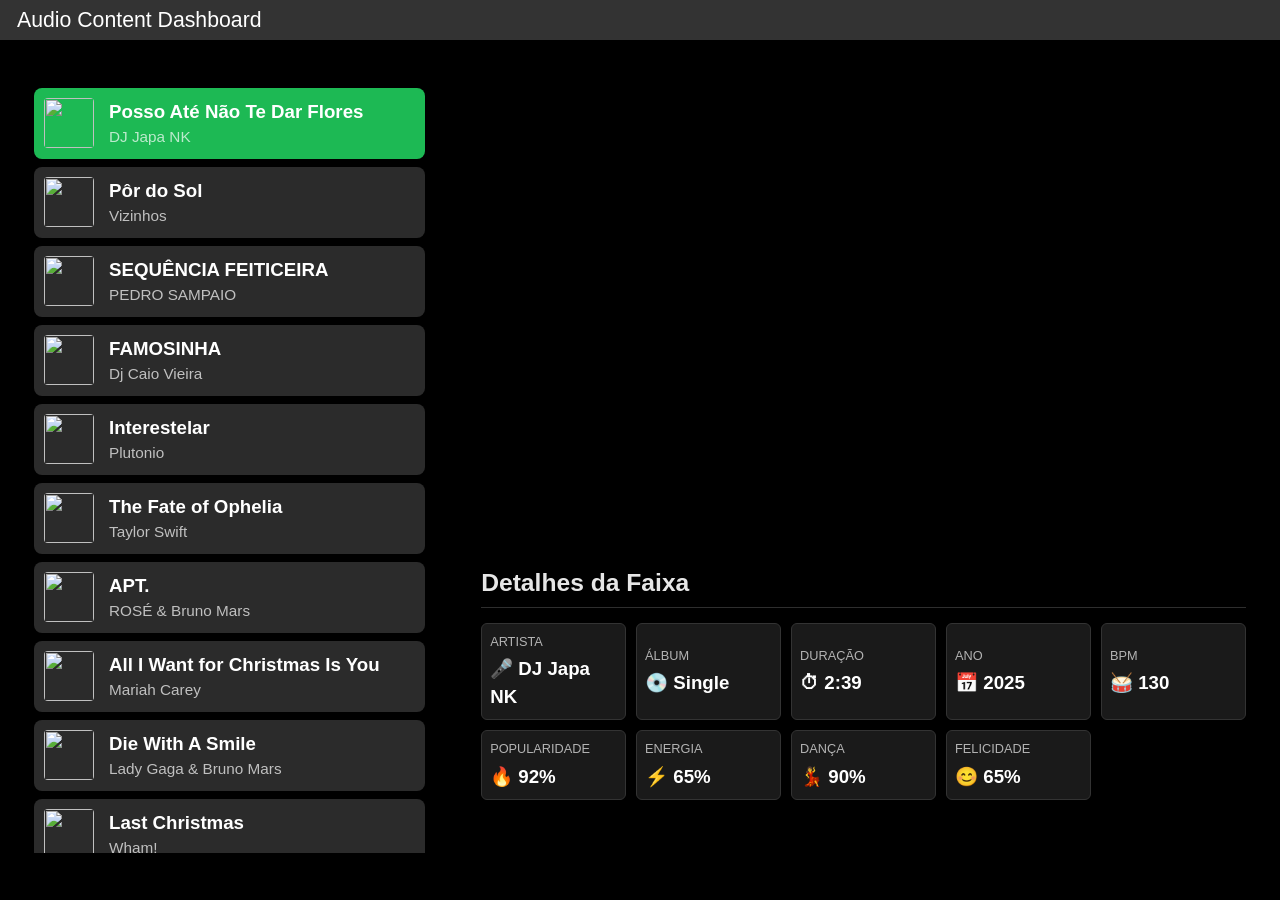
==== PCM/Jorge/audio_dashboard/dashboard.html @ 133df1e1 "Atualização PCM" ====
<!DOCTYPE html>
<html xmlns="http://www.w3.org/1999/xhtml" lang="en" xml:lang="en"><head>

<meta charset="utf-8">
<meta name="generator" content="quarto-1.8.26">

<meta name="viewport" content="width=device-width, initial-scale=1.0, user-scalable=yes">


<title>Audio Content Dashboard</title>
<style>
code{white-space: pre-wrap;}
span.smallcaps{font-variant: small-caps;}
div.columns{display: flex; gap: min(4vw, 1.5em);}
div.column{flex: auto; overflow-x: auto;}
div.hanging-indent{margin-left: 1.5em; text-indent: -1.5em;}
ul.task-list{list-style: none;}
ul.task-list li input[type="checkbox"] {
  width: 0.8em;
  margin: 0 0.8em 0.2em -1em; /* quarto-specific, see https://github.com/quarto-dev/quarto-cli/issues/4556 */ 
  vertical-align: middle;
}
/* CSS for syntax highlighting */
html { -webkit-text-size-adjust: 100%; }
pre > code.sourceCode { white-space: pre; position: relative; }
pre > code.sourceCode > span { display: inline-block; line-height: 1.25; }
pre > code.sourceCode > span:empty { height: 1.2em; }
.sourceCode { overflow: visible; }
code.sourceCode > span { color: inherit; text-decoration: inherit; }
div.sourceCode { margin: 1em 0; }
pre.sourceCode { margin: 0; }
@media screen {
div.sourceCode { overflow: auto; }
}
@media print {
pre > code.sourceCode { white-space: pre-wrap; }
pre > code.sourceCode > span { text-indent: -5em; padding-left: 5em; }
}
pre.numberSource code
  { counter-reset: source-line 0; }
pre.numberSource code > span
  { position: relative; left: -4em; counter-increment: source-line; }
pre.numberSource code > span > a:first-child::before
  { content: counter(source-line);
    position: relative; left: -1em; text-align: right; vertical-align: baseline;
    border: none; display: inline-block;
    -webkit-touch-callout: none; -webkit-user-select: none;
    -khtml-user-select: none; -moz-user-select: none;
    -ms-user-select: none; user-select: none;
    padding: 0 4px; width: 4em;
  }
pre.numberSource { margin-left: 3em;  padding-left: 4px; }
div.sourceCode
  {   }
@media screen {
pre > code.sourceCode > span > a:first-child::before { text-decoration: underline; }
}
</style>


<script src="dashboard_files/libs/clipboard/clipboard.min.js"></script>
<script src="dashboard_files/libs/quarto-html/quarto.js" type="module"></script>
<script src="dashboard_files/libs/quarto-html/tabsets/tabsets.js" type="module"></script>
<script src="dashboard_files/libs/quarto-html/axe/axe-check.js" type="module"></script>
<script src="dashboard_files/libs/quarto-html/popper.min.js"></script>
<script src="dashboard_files/libs/quarto-html/tippy.umd.min.js"></script>
<script src="dashboard_files/libs/quarto-html/anchor.min.js"></script>
<link href="dashboard_files/libs/quarto-html/tippy.css" rel="stylesheet">
<link href="dashboard_files/libs/quarto-html/quarto-syntax-highlighting-587c61ba64f3a5504c4d52d930310e48.css" rel="stylesheet" class="quarto-color-scheme" id="quarto-text-highlighting-styles">
<link href="dashboard_files/libs/quarto-html/quarto-syntax-highlighting-dark-b758ccaa5987ceb1b75504551e579abf.css" rel="stylesheet" class="quarto-color-scheme quarto-color-alternate" id="quarto-text-highlighting-styles">
<link href="dashboard_files/libs/quarto-html/quarto-syntax-highlighting-587c61ba64f3a5504c4d52d930310e48.css" rel="stylesheet" class="quarto-color-scheme-extra" id="quarto-text-highlighting-styles">
<script src="dashboard_files/libs/bootstrap/bootstrap.min.js"></script>
<link href="dashboard_files/libs/bootstrap/bootstrap-icons.css" rel="stylesheet">
<link href="dashboard_files/libs/bootstrap/bootstrap-84c8d5c2e34268ee538ea9617045fb67.min.css" rel="stylesheet" append-hash="true" class="quarto-color-scheme" id="quarto-bootstrap" data-mode="light">
<link href="dashboard_files/libs/bootstrap/bootstrap-dark-84c8d5c2e34268ee538ea9617045fb67.min.css" rel="stylesheet" append-hash="true" class="quarto-color-scheme quarto-color-alternate" id="quarto-bootstrap" data-mode="light">
<link href="dashboard_files/libs/bootstrap/bootstrap-84c8d5c2e34268ee538ea9617045fb67.min.css" rel="stylesheet" append-hash="true" class="quarto-color-scheme-extra" id="quarto-bootstrap" data-mode="light">
<script src="dashboard_files/libs/quarto-dashboard/quarto-dashboard.js"></script>
<script src="dashboard_files/libs/quarto-dashboard/stickythead.js"></script>



<script src="dashboard_files/libs/quarto-dashboard/web-components.js" type="module"></script>
<script src="dashboard_files/libs/quarto-dashboard/components.js"></script>

<script type="module" src="dashboard_files/libs/quarto-ojs/quarto-ojs-runtime.js"></script>
<link href="dashboard_files/libs/quarto-ojs/quarto-ojs.css" rel="stylesheet">


</head>

<body class="quarto-dashboard dashboard-fill fullcontent quarto-light">

<header id="quarto-dashboard-header">
<nav class="navbar navbar-expand-md slim" data-bs-theme="dark">
  <div class="navbar-container container-fluid">
    <button class="navbar-toggler hidden" type="button" data-bs-toggle="collapse" data-bs-target="#dashboard-collapse" aria-controls="dashboard-collapse" aria-expanded="false" aria-label="Toggle navigation">
      <span class="navbar-toggler-icon"></span>
    </button>    


    <div class="navbar-brand-container">


      <div class="navbar-title">
        <div class="navbar-title-text"><a href="#">Audio Content Dashboard</a></div>
        
        
      </div>
    </div>
</div>
</nav>
</header>
<div class="page-layout-custom quarto-dashboard-content bslib-gap-spacing html-fill-container bslib-page-fill">  

<div class="cell hidden bslib-grid-item html-fill-item">
<div class="code-copy-outer-scaffold"><div class="sourceCode cell-code hidden" id="cb1" data-startfrom="9" data-source-offset="0"><pre class="sourceCode js code-with-copy"><code class="sourceCode javascript" style="counter-reset: source-line 8;"><span id="cb1-9"><a href="#cb1-9" aria-hidden="true" tabindex="-1"></a><span class="fu">html</span><span class="vs">`</span></span>
<span id="cb1-10"><a href="#cb1-10" aria-hidden="true" tabindex="-1"></a><span class="vs">&lt;style&gt;</span></span>
<span id="cb1-11"><a href="#cb1-11" aria-hidden="true" tabindex="-1"></a><span class="vs">  /* Cores */</span></span>
<span id="cb1-12"><a href="#cb1-12" aria-hidden="true" tabindex="-1"></a><span class="vs">  :root {</span></span>
<span id="cb1-13"><a href="#cb1-13" aria-hidden="true" tabindex="-1"></a><span class="vs">    --bg-main: #000000;</span></span>
<span id="cb1-14"><a href="#cb1-14" aria-hidden="true" tabindex="-1"></a><span class="vs">    --bg-hover: #282828;</span></span>
<span id="cb1-15"><a href="#cb1-15" aria-hidden="true" tabindex="-1"></a><span class="vs">    --text-primary: #FFFFFF;</span></span>
<span id="cb1-16"><a href="#cb1-16" aria-hidden="true" tabindex="-1"></a><span class="vs">  }</span></span>
<span id="cb1-17"><a href="#cb1-17" aria-hidden="true" tabindex="-1"></a></span>
<span id="cb1-18"><a href="#cb1-18" aria-hidden="true" tabindex="-1"></a><span class="vs">  /* Background */</span></span>
<span id="cb1-19"><a href="#cb1-19" aria-hidden="true" tabindex="-1"></a><span class="vs">  body {</span></span>
<span id="cb1-20"><a href="#cb1-20" aria-hidden="true" tabindex="-1"></a><span class="vs">    background-color: var(--bg-main) !important;</span></span>
<span id="cb1-21"><a href="#cb1-21" aria-hidden="true" tabindex="-1"></a><span class="vs">    color: var(--text-primary) !important;</span></span>
<span id="cb1-22"><a href="#cb1-22" aria-hidden="true" tabindex="-1"></a><span class="vs">    font-family: 'Helvetica Neue', Helvetica, Arial, sans-serif;</span></span>
<span id="cb1-23"><a href="#cb1-23" aria-hidden="true" tabindex="-1"></a><span class="vs">  }</span></span>
<span id="cb1-24"><a href="#cb1-24" aria-hidden="true" tabindex="-1"></a></span>
<span id="cb1-25"><a href="#cb1-25" aria-hidden="true" tabindex="-1"></a><span class="vs">  /* Romover fundo branco do ojs */</span></span>
<span id="cb1-26"><a href="#cb1-26" aria-hidden="true" tabindex="-1"></a><span class="vs">  .card {</span></span>
<span id="cb1-27"><a href="#cb1-27" aria-hidden="true" tabindex="-1"></a><span class="vs">    background-color: transparent !important; /* Deixa ver o preto de trás */</span></span>
<span id="cb1-28"><a href="#cb1-28" aria-hidden="true" tabindex="-1"></a><span class="vs">    border: none !important; /* Remove bordas padrão feias */</span></span>
<span id="cb1-29"><a href="#cb1-29" aria-hidden="true" tabindex="-1"></a><span class="vs">    box-shadow: none !important;</span></span>
<span id="cb1-30"><a href="#cb1-30" aria-hidden="true" tabindex="-1"></a><span class="vs">  }</span></span>
<span id="cb1-31"><a href="#cb1-31" aria-hidden="true" tabindex="-1"></a></span>
<span id="cb1-32"><a href="#cb1-32" aria-hidden="true" tabindex="-1"></a><span class="vs">  /* ScrollBar */</span></span>
<span id="cb1-33"><a href="#cb1-33" aria-hidden="true" tabindex="-1"></a><span class="vs">  ::-webkit-scrollbar { width: 8px; }</span></span>
<span id="cb1-34"><a href="#cb1-34" aria-hidden="true" tabindex="-1"></a><span class="vs">  ::-webkit-scrollbar-track { background: var(--bg-main); }</span></span>
<span id="cb1-35"><a href="#cb1-35" aria-hidden="true" tabindex="-1"></a><span class="vs">  ::-webkit-scrollbar-thumb { background: var(--bg-hover); border-radius: 4px; }</span></span>
<span id="cb1-36"><a href="#cb1-36" aria-hidden="true" tabindex="-1"></a><span class="vs">  </span></span>
<span id="cb1-37"><a href="#cb1-37" aria-hidden="true" tabindex="-1"></a><span class="vs">  .dashboard-card {</span></span>
<span id="cb1-38"><a href="#cb1-38" aria-hidden="true" tabindex="-1"></a><span class="vs">    margin: 0 !important;</span></span>
<span id="cb1-39"><a href="#cb1-39" aria-hidden="true" tabindex="-1"></a><span class="vs">  }</span></span>
<span id="cb1-40"><a href="#cb1-40" aria-hidden="true" tabindex="-1"></a></span>
<span id="cb1-41"><a href="#cb1-41" aria-hidden="true" tabindex="-1"></a><span class="vs">  .navbar {</span></span>
<span id="cb1-42"><a href="#cb1-42" aria-hidden="true" tabindex="-1"></a><span class="vs">    background-color: #333 !important; /* Força o fundo preto */</span></span>
<span id="cb1-43"><a href="#cb1-43" aria-hidden="true" tabindex="-1"></a><span class="vs">    color: white !important;</span></span>
<span id="cb1-44"><a href="#cb1-44" aria-hidden="true" tabindex="-1"></a><span class="vs">  }</span></span>
<span id="cb1-45"><a href="#cb1-45" aria-hidden="true" tabindex="-1"></a></span>
<span id="cb1-46"><a href="#cb1-46" aria-hidden="true" tabindex="-1"></a><span class="vs">&lt;/style&gt;</span></span>
<span id="cb1-47"><a href="#cb1-47" aria-hidden="true" tabindex="-1"></a><span class="vs">`</span></span></code></pre></div><button title="Copy to Clipboard" class="code-copy-button"><i class="bi"></i></button></div>
<div class="cell-output cell-output-display hidden">
<div id="ojs-cell-1" data-nodetype="expression">

</div>
</div>
</div>
<div class="cell hidden bslib-grid-item html-fill-item">
<div class="code-copy-outer-scaffold"><div class="sourceCode cell-code hidden" id="cb2" data-startfrom="53" data-source-offset="0"><pre class="sourceCode js code-with-copy"><code class="sourceCode javascript" style="counter-reset: source-line 52;"><span id="cb2-53"><a href="#cb2-53" aria-hidden="true" tabindex="-1"></a>data <span class="op">=</span> <span class="fu">FileAttachment</span>(<span class="st">"dados.json"</span>)<span class="op">.</span><span class="fu">json</span>()</span></code></pre></div><button title="Copy to Clipboard" class="code-copy-button"><i class="bi"></i></button></div>
<div class="cell-output cell-output-display hidden">
<div id="ojs-cell-2" data-nodetype="declaration">

</div>
</div>
</div>
<div class="bslib-grid-item html-fill-item bslib-grid" data-layout="fill" style="display: grid; grid-template-columns: minmax(3em, 35fr) minmax(3em, 65fr);
grid-auto-rows: minmax(0, 1fr);">
<div class="bslib-grid" style="display: grid; grid-template-rows: minmax(3em, 1fr); grid-auto-columns: minmax(0, 1fr);">
<div class="bslib-grid" style="display: grid; grid-template-columns: minmax(3em, 1fr);
grid-auto-rows: minmax(0, 1fr);">
<div class="card cell bslib-card html-fill-container" data-bslib-card-init="" data-require-bs-caller="card()" data-full-screen="false">
<div class="card-body html-fill-item html-fill-container">
<div class="code-copy-outer-scaffold html-fill-item html-fill-container"><div class="sourceCode cell-code hidden html-fill-item html-fill-container" id="cb3" data-startfrom="60" data-source-offset="0"><pre class="sourceCode js code-with-copy"><code class="sourceCode javascript" style="counter-reset: source-line 59;"><span id="cb3-60"><a href="#cb3-60" aria-hidden="true" tabindex="-1"></a><span class="co">// Tabela Interativa (Lista de Músicas)</span></span>
<span id="cb3-61"><a href="#cb3-61" aria-hidden="true" tabindex="-1"></a>viewof selection <span class="op">=</span> {</span>
<span id="cb3-62"><a href="#cb3-62" aria-hidden="true" tabindex="-1"></a>  <span class="kw">const</span> container <span class="op">=</span> <span class="fu">html</span><span class="vs">`&lt;div style="display: flex; flex-direction: column; gap: 8px; height: 85vh; overflow-y: auto; padding-right: 5px;"&gt;&lt;/div&gt;`</span><span class="op">;</span></span>
<span id="cb3-63"><a href="#cb3-63" aria-hidden="true" tabindex="-1"></a>  </span>
<span id="cb3-64"><a href="#cb3-64" aria-hidden="true" tabindex="-1"></a>  container<span class="op">.</span><span class="at">value</span> <span class="op">=</span> data[<span class="dv">0</span>]<span class="op">;</span></span>
<span id="cb3-65"><a href="#cb3-65" aria-hidden="true" tabindex="-1"></a></span>
<span id="cb3-66"><a href="#cb3-66" aria-hidden="true" tabindex="-1"></a>  <span class="cf">for</span> (<span class="kw">const</span> song <span class="kw">of</span> data) {</span>
<span id="cb3-67"><a href="#cb3-67" aria-hidden="true" tabindex="-1"></a>    <span class="kw">const</span> row <span class="op">=</span> <span class="fu">html</span><span class="vs">`</span></span>
<span id="cb3-68"><a href="#cb3-68" aria-hidden="true" tabindex="-1"></a><span class="vs">      &lt;div style="</span></span>
<span id="cb3-69"><a href="#cb3-69" aria-hidden="true" tabindex="-1"></a><span class="vs">        display: flex; </span></span>
<span id="cb3-70"><a href="#cb3-70" aria-hidden="true" tabindex="-1"></a><span class="vs">        align-items: center; </span></span>
<span id="cb3-71"><a href="#cb3-71" aria-hidden="true" tabindex="-1"></a><span class="vs">        padding: 10px; </span></span>
<span id="cb3-72"><a href="#cb3-72" aria-hidden="true" tabindex="-1"></a><span class="vs">        background: #2b2b2b; </span></span>
<span id="cb3-73"><a href="#cb3-73" aria-hidden="true" tabindex="-1"></a><span class="vs">        border-radius: 8px; </span></span>
<span id="cb3-74"><a href="#cb3-74" aria-hidden="true" tabindex="-1"></a><span class="vs">        cursor: pointer; </span></span>
<span id="cb3-75"><a href="#cb3-75" aria-hidden="true" tabindex="-1"></a><span class="vs">        color: white; </span></span>
<span id="cb3-76"><a href="#cb3-76" aria-hidden="true" tabindex="-1"></a><span class="vs">        transition: background 0.2s;"&gt;</span></span>
<span id="cb3-77"><a href="#cb3-77" aria-hidden="true" tabindex="-1"></a><span class="vs">        </span></span>
<span id="cb3-78"><a href="#cb3-78" aria-hidden="true" tabindex="-1"></a><span class="vs">        &lt;img src="</span><span class="sc">${</span>song<span class="op">.</span><span class="at">img</span><span class="sc">}</span><span class="vs">" style="width: 50px; height: 50px; border-radius: 4px; margin-right: 15px; object-fit: cover;"&gt;</span></span>
<span id="cb3-79"><a href="#cb3-79" aria-hidden="true" tabindex="-1"></a><span class="vs">        </span></span>
<span id="cb3-80"><a href="#cb3-80" aria-hidden="true" tabindex="-1"></a><span class="vs">        &lt;div&gt;</span></span>
<span id="cb3-81"><a href="#cb3-81" aria-hidden="true" tabindex="-1"></a><span class="vs">          &lt;div style="font-weight: bold; font-size: 1.1em;"&gt;</span><span class="sc">${</span>song<span class="op">.</span><span class="at">Música</span><span class="sc">}</span><span class="vs">&lt;/div&gt;</span></span>
<span id="cb3-82"><a href="#cb3-82" aria-hidden="true" tabindex="-1"></a><span class="vs">          &lt;div style="opacity: 0.7; font-size: 0.9em;"&gt;</span><span class="sc">${</span>song<span class="op">.</span><span class="at">Artista</span><span class="sc">}</span><span class="vs">&lt;/div&gt;</span></span>
<span id="cb3-83"><a href="#cb3-83" aria-hidden="true" tabindex="-1"></a><span class="vs">        &lt;/div&gt;</span></span>
<span id="cb3-84"><a href="#cb3-84" aria-hidden="true" tabindex="-1"></a><span class="vs">      &lt;/div&gt;</span></span>
<span id="cb3-85"><a href="#cb3-85" aria-hidden="true" tabindex="-1"></a><span class="vs">    `</span><span class="op">;</span></span>
<span id="cb3-86"><a href="#cb3-86" aria-hidden="true" tabindex="-1"></a></span>
<span id="cb3-87"><a href="#cb3-87" aria-hidden="true" tabindex="-1"></a>    row<span class="op">.</span><span class="at">onclick</span> <span class="op">=</span> () <span class="kw">=&gt;</span> {</span>
<span id="cb3-88"><a href="#cb3-88" aria-hidden="true" tabindex="-1"></a>      <span class="cf">for</span> (<span class="kw">const</span> child <span class="kw">of</span> container<span class="op">.</span><span class="at">children</span>) child<span class="op">.</span><span class="at">style</span><span class="op">.</span><span class="at">background</span> <span class="op">=</span> <span class="st">"#2b2b2b"</span><span class="op">;</span></span>
<span id="cb3-89"><a href="#cb3-89" aria-hidden="true" tabindex="-1"></a>      </span>
<span id="cb3-90"><a href="#cb3-90" aria-hidden="true" tabindex="-1"></a>      row<span class="op">.</span><span class="at">style</span><span class="op">.</span><span class="at">background</span> <span class="op">=</span> <span class="st">"#1db954"</span><span class="op">;</span></span>
<span id="cb3-91"><a href="#cb3-91" aria-hidden="true" tabindex="-1"></a>      </span>
<span id="cb3-92"><a href="#cb3-92" aria-hidden="true" tabindex="-1"></a>      container<span class="op">.</span><span class="at">value</span> <span class="op">=</span> song<span class="op">;</span></span>
<span id="cb3-93"><a href="#cb3-93" aria-hidden="true" tabindex="-1"></a>      container<span class="op">.</span><span class="fu">dispatchEvent</span>(<span class="kw">new</span> <span class="bu">Event</span>(<span class="st">"input"</span><span class="op">,</span> {<span class="dt">bubbles</span><span class="op">:</span> <span class="kw">true</span>}))<span class="op">;</span></span>
<span id="cb3-94"><a href="#cb3-94" aria-hidden="true" tabindex="-1"></a>    }<span class="op">;</span></span>
<span id="cb3-95"><a href="#cb3-95" aria-hidden="true" tabindex="-1"></a></span>
<span id="cb3-96"><a href="#cb3-96" aria-hidden="true" tabindex="-1"></a>    container<span class="op">.</span><span class="fu">append</span>(row)<span class="op">;</span></span>
<span id="cb3-97"><a href="#cb3-97" aria-hidden="true" tabindex="-1"></a>  }</span>
<span id="cb3-98"><a href="#cb3-98" aria-hidden="true" tabindex="-1"></a></span>
<span id="cb3-99"><a href="#cb3-99" aria-hidden="true" tabindex="-1"></a>  <span class="cf">if</span>(container<span class="op">.</span><span class="at">children</span>[<span class="dv">0</span>]) container<span class="op">.</span><span class="at">children</span>[<span class="dv">0</span>]<span class="op">.</span><span class="at">style</span><span class="op">.</span><span class="at">background</span> <span class="op">=</span> <span class="st">"#1db954"</span><span class="op">;</span></span>
<span id="cb3-100"><a href="#cb3-100" aria-hidden="true" tabindex="-1"></a></span>
<span id="cb3-101"><a href="#cb3-101" aria-hidden="true" tabindex="-1"></a>  <span class="cf">return</span> container<span class="op">;</span></span>
<span id="cb3-102"><a href="#cb3-102" aria-hidden="true" tabindex="-1"></a>}</span></code></pre></div><button title="Copy to Clipboard" class="code-copy-button"><i class="bi"></i></button></div>
<div class="cell-output cell-output-display html-fill-item html-fill-container">
<div id="ojs-cell-3" data-nodetype="declaration" class="html-fill-item html-fill-container">

</div>
</div>
</div>
<bslib-tooltip placement="auto" bsoptions="[]" data-require-bs-version="5" data-require-bs-caller="tooltip()">
    <template>Expand</template>
    <span class="bslib-full-screen-enter badge rounded-pill">
        <svg xmlns="http://www.w3.org/2000/svg" viewbox="0 0 24 24" style="height:1em;width:1em;" aria-hidden="true" role="img"><path d="M20 5C20 4.4 19.6 4 19 4H13C12.4 4 12 3.6 12 3C12 2.4 12.4 2 13 2H21C21.6 2 22 2.4 22 3V11C22 11.6 21.6 12 21 12C20.4 12 20 11.6 20 11V5ZM4 19C4 19.6 4.4 20 5 20H11C11.6 20 12 20.4 12 21C12 21.6 11.6 22 11 22H3C2.4 22 2 21.6 2 21V13C2 12.4 2.4 12 3 12C3.6 12 4 12.4 4 13V19Z"></path></svg>
    </span>
</bslib-tooltip><script data-bslib-card-init="">bslib.Card.initializeAllCards();</script></div>
</div>
</div><div class="bslib-grid" style="display: grid; grid-template-rows: minmax(3em, 1fr) minmax(3em, 1fr); grid-auto-columns: minmax(0, 1fr);">
<div class="cell hidden">
<div class="code-copy-outer-scaffold"><div class="sourceCode cell-code hidden" id="cb4" data-startfrom="110" data-source-offset="0"><pre class="sourceCode js code-with-copy"><code class="sourceCode javascript" style="counter-reset: source-line 109;"><span id="cb4-110"><a href="#cb4-110" aria-hidden="true" tabindex="-1"></a>current <span class="op">=</span> selection <span class="op">?</span> selection <span class="op">:</span> data[<span class="dv">0</span>]</span></code></pre></div><button title="Copy to Clipboard" class="code-copy-button"><i class="bi"></i></button></div>
<div class="cell-output cell-output-display hidden">
<div id="ojs-cell-4" data-nodetype="declaration">

</div>
</div>
</div>
<div class="card cell bslib-card html-fill-container" data-bslib-card-init="" data-require-bs-caller="card()" data-full-screen="false">
<div class="card-body html-fill-item html-fill-container">
<div class="code-copy-outer-scaffold html-fill-item html-fill-container"><div class="sourceCode cell-code hidden html-fill-item html-fill-container" id="cb5" data-startfrom="116" data-source-offset="-0"><pre class="sourceCode js code-with-copy"><code class="sourceCode javascript" style="counter-reset: source-line 115;"><span id="cb5-116"><a href="#cb5-116" aria-hidden="true" tabindex="-1"></a><span class="fu">html</span><span class="vs">`&lt;iframe </span></span>
<span id="cb5-117"><a href="#cb5-117" aria-hidden="true" tabindex="-1"></a><span class="vs">  style="border-radius:12px" </span></span>
<span id="cb5-118"><a href="#cb5-118" aria-hidden="true" tabindex="-1"></a><span class="vs">  src=</span><span class="sc">${</span><span class="vs">`https://open.spotify.com/embed/track/</span><span class="sc">${</span>current<span class="op">.</span><span class="at">id</span><span class="sc">}</span><span class="vs">?utm_source=generator`</span><span class="sc">}</span><span class="vs"> </span></span>
<span id="cb5-119"><a href="#cb5-119" aria-hidden="true" tabindex="-1"></a><span class="vs">  width="100%" </span></span>
<span id="cb5-120"><a href="#cb5-120" aria-hidden="true" tabindex="-1"></a><span class="vs">  height="352" </span></span>
<span id="cb5-121"><a href="#cb5-121" aria-hidden="true" tabindex="-1"></a><span class="vs">  frameBorder="0" </span></span>
<span id="cb5-122"><a href="#cb5-122" aria-hidden="true" tabindex="-1"></a><span class="vs">  allow="autoplay; clipboard-write; encrypted-media; fullscreen; picture-in-picture" </span></span>
<span id="cb5-123"><a href="#cb5-123" aria-hidden="true" tabindex="-1"></a><span class="vs">  loading="lazy"&gt;</span></span>
<span id="cb5-124"><a href="#cb5-124" aria-hidden="true" tabindex="-1"></a><span class="vs">&lt;/iframe&gt;`</span></span></code></pre></div><button title="Copy to Clipboard" class="code-copy-button"><i class="bi"></i></button></div>
<div class="cell-output cell-output-display html-fill-item html-fill-container">
<div class="html-fill-item html-fill-container">
<div id="ojs-cell-5-1" data-nodetype="expression" class="html-fill-item html-fill-container">

</div>
</div>
</div>
<div class="code-copy-outer-scaffold html-fill-item html-fill-container"><div class="sourceCode cell-code hidden html-fill-item html-fill-container" id="cb6" data-startfrom="126" data-source-offset="-305"><pre class="sourceCode js code-with-copy"><code class="sourceCode javascript" style="counter-reset: source-line 125;"><span id="cb6-126"><a href="#cb6-126" aria-hidden="true" tabindex="-1"></a>millisToMinutesAndSeconds <span class="op">=</span> (millis) <span class="kw">=&gt;</span> {</span>
<span id="cb6-127"><a href="#cb6-127" aria-hidden="true" tabindex="-1"></a>  <span class="cf">if</span> (<span class="op">!</span>millis) <span class="cf">return</span> <span class="st">"-"</span><span class="op">;</span></span>
<span id="cb6-128"><a href="#cb6-128" aria-hidden="true" tabindex="-1"></a>  <span class="kw">const</span> minutes <span class="op">=</span> <span class="bu">Math</span><span class="op">.</span><span class="fu">floor</span>(millis <span class="op">/</span> <span class="dv">60000</span>)<span class="op">;</span></span>
<span id="cb6-129"><a href="#cb6-129" aria-hidden="true" tabindex="-1"></a>  <span class="kw">const</span> seconds <span class="op">=</span> ((millis <span class="op">%</span> <span class="dv">60000</span>) <span class="op">/</span> <span class="dv">1000</span>)<span class="op">.</span><span class="fu">toFixed</span>(<span class="dv">0</span>)<span class="op">;</span></span>
<span id="cb6-130"><a href="#cb6-130" aria-hidden="true" tabindex="-1"></a>  <span class="cf">return</span> minutes <span class="op">+</span> <span class="st">":"</span> <span class="op">+</span> (seconds <span class="op">&lt;</span> <span class="dv">10</span> <span class="op">?</span> <span class="st">'0'</span> <span class="op">:</span> <span class="st">''</span>) <span class="op">+</span> seconds<span class="op">;</span></span>
<span id="cb6-131"><a href="#cb6-131" aria-hidden="true" tabindex="-1"></a>}</span>
<span id="cb6-132"><a href="#cb6-132" aria-hidden="true" tabindex="-1"></a></span>
<span id="cb6-133"><a href="#cb6-133" aria-hidden="true" tabindex="-1"></a>createTag <span class="op">=</span> (label<span class="op">,</span> value<span class="op">,</span> icon <span class="op">=</span> <span class="st">""</span>) <span class="kw">=&gt;</span> {</span>
<span id="cb6-134"><a href="#cb6-134" aria-hidden="true" tabindex="-1"></a>  <span class="cf">return</span> <span class="fu">html</span><span class="vs">`</span></span>
<span id="cb6-135"><a href="#cb6-135" aria-hidden="true" tabindex="-1"></a><span class="vs">    &lt;div style="</span></span>
<span id="cb6-136"><a href="#cb6-136" aria-hidden="true" tabindex="-1"></a><span class="vs">      background: #1a1a1a; </span></span>
<span id="cb6-137"><a href="#cb6-137" aria-hidden="true" tabindex="-1"></a><span class="vs">      padding: 8px; </span></span>
<span id="cb6-138"><a href="#cb6-138" aria-hidden="true" tabindex="-1"></a><span class="vs">      border-radius: 6px; </span></span>
<span id="cb6-139"><a href="#cb6-139" aria-hidden="true" tabindex="-1"></a><span class="vs">      border: 1px solid #333; </span></span>
<span id="cb6-140"><a href="#cb6-140" aria-hidden="true" tabindex="-1"></a><span class="vs">      display: flex; </span></span>
<span id="cb6-141"><a href="#cb6-141" aria-hidden="true" tabindex="-1"></a><span class="vs">      flex-direction: column; </span></span>
<span id="cb6-142"><a href="#cb6-142" aria-hidden="true" tabindex="-1"></a><span class="vs">      justify-content: center;"&gt;</span></span>
<span id="cb6-143"><a href="#cb6-143" aria-hidden="true" tabindex="-1"></a><span class="vs">      </span></span>
<span id="cb6-144"><a href="#cb6-144" aria-hidden="true" tabindex="-1"></a><span class="vs">      &lt;div style="font-size: 0.75rem; color: #b3b3b3; margin-bottom: 4px; text-transform: uppercase;"&gt;</span><span class="sc">${</span>label<span class="sc">}</span><span class="vs">&lt;/div&gt;</span></span>
<span id="cb6-145"><a href="#cb6-145" aria-hidden="true" tabindex="-1"></a><span class="vs">      &lt;div style="font-size: 1.1rem; font-weight: 600; color: white;"&gt;</span></span>
<span id="cb6-146"><a href="#cb6-146" aria-hidden="true" tabindex="-1"></a><span class="vs">        </span><span class="sc">${</span>icon<span class="sc">}</span><span class="vs"> </span><span class="sc">${</span>value <span class="op">||</span> <span class="st">"-"</span><span class="sc">}</span></span>
<span id="cb6-147"><a href="#cb6-147" aria-hidden="true" tabindex="-1"></a><span class="vs">      &lt;/div&gt;</span></span>
<span id="cb6-148"><a href="#cb6-148" aria-hidden="true" tabindex="-1"></a><span class="vs">    &lt;/div&gt;</span></span>
<span id="cb6-149"><a href="#cb6-149" aria-hidden="true" tabindex="-1"></a><span class="vs">  `</span></span>
<span id="cb6-150"><a href="#cb6-150" aria-hidden="true" tabindex="-1"></a>}</span></code></pre></div><button title="Copy to Clipboard" class="code-copy-button"><i class="bi"></i></button></div>
<div class="cell-output cell-output-display html-fill-item html-fill-container">
<div class="html-fill-item html-fill-container">
<div id="ojs-cell-5-2" data-nodetype="declaration" class="html-fill-item html-fill-container">

</div>
</div>
</div>
<div class="cell-output cell-output-display html-fill-item html-fill-container">
<div class="html-fill-item html-fill-container">
<div id="ojs-cell-5-3" data-nodetype="declaration" class="html-fill-item html-fill-container">

</div>
</div>
</div>
</div>
<bslib-tooltip placement="auto" bsoptions="[]" data-require-bs-version="5" data-require-bs-caller="tooltip()">
    <template>Expand</template>
    <span class="bslib-full-screen-enter badge rounded-pill">
        <svg xmlns="http://www.w3.org/2000/svg" viewbox="0 0 24 24" style="height:1em;width:1em;" aria-hidden="true" role="img"><path d="M20 5C20 4.4 19.6 4 19 4H13C12.4 4 12 3.6 12 3C12 2.4 12.4 2 13 2H21C21.6 2 22 2.4 22 3V11C22 11.6 21.6 12 21 12C20.4 12 20 11.6 20 11V5ZM4 19C4 19.6 4.4 20 5 20H11C11.6 20 12 20.4 12 21C12 21.6 11.6 22 11 22H3C2.4 22 2 21.6 2 21V13C2 12.4 2.4 12 3 12C3.6 12 4 12.4 4 13V19Z"></path></svg>
    </span>
</bslib-tooltip><script data-bslib-card-init="">bslib.Card.initializeAllCards();</script></div>
<div class="card cell bslib-card html-fill-container" data-bslib-card-init="" data-require-bs-caller="card()" data-full-screen="false">
<div class="card-body html-fill-item html-fill-container">
<div class="code-copy-outer-scaffold html-fill-item html-fill-container"><div class="sourceCode cell-code hidden html-fill-item html-fill-container" id="cb7" data-startfrom="153" data-source-offset="0"><pre class="sourceCode js code-with-copy"><code class="sourceCode javascript" style="counter-reset: source-line 152;"><span id="cb7-153"><a href="#cb7-153" aria-hidden="true" tabindex="-1"></a><span class="fu">html</span><span class="vs">`</span></span>
<span id="cb7-154"><a href="#cb7-154" aria-hidden="true" tabindex="-1"></a><span class="vs">&lt;div style="margin-top: 20px; margin-bottom: 20px;"&gt;</span></span>
<span id="cb7-155"><a href="#cb7-155" aria-hidden="true" tabindex="-1"></a><span class="vs">  &lt;h3 style="color: white; margin-bottom: 15px; border-bottom: 1px solid #333; padding-bottom: 10px;"&gt;</span></span>
<span id="cb7-156"><a href="#cb7-156" aria-hidden="true" tabindex="-1"></a><span class="vs">    Detalhes da Faixa</span></span>
<span id="cb7-157"><a href="#cb7-157" aria-hidden="true" tabindex="-1"></a><span class="vs">  &lt;/h3&gt;</span></span>
<span id="cb7-158"><a href="#cb7-158" aria-hidden="true" tabindex="-1"></a></span>
<span id="cb7-159"><a href="#cb7-159" aria-hidden="true" tabindex="-1"></a><span class="vs">  &lt;div style="display: grid; grid-template-columns: repeat(auto-fill, minmax(130px, 1fr)); gap: 10px;"&gt;</span></span>
<span id="cb7-160"><a href="#cb7-160" aria-hidden="true" tabindex="-1"></a><span class="vs">    </span></span>
<span id="cb7-161"><a href="#cb7-161" aria-hidden="true" tabindex="-1"></a><span class="vs">    </span><span class="sc">${</span><span class="fu">createTag</span>(<span class="st">"Artista"</span><span class="op">,</span> current<span class="op">.</span><span class="at">Artista</span><span class="op">,</span> <span class="st">"🎤"</span>)<span class="sc">}</span></span>
<span id="cb7-162"><a href="#cb7-162" aria-hidden="true" tabindex="-1"></a><span class="vs">    </span><span class="sc">${</span><span class="fu">createTag</span>(<span class="st">"Álbum"</span><span class="op">,</span> current<span class="op">.</span><span class="at">Album</span> <span class="op">||</span> <span class="st">"Single"</span><span class="op">,</span> <span class="st">"💿"</span>)<span class="sc">}</span></span>
<span id="cb7-163"><a href="#cb7-163" aria-hidden="true" tabindex="-1"></a><span class="vs">    </span><span class="sc">${</span><span class="fu">createTag</span>(<span class="st">"Duração"</span><span class="op">,</span> <span class="fu">millisToMinutesAndSeconds</span>(current<span class="op">.</span><span class="at">Duracao</span>)<span class="op">,</span><span class="st">"⏱"</span>)<span class="sc">}</span></span>
<span id="cb7-164"><a href="#cb7-164" aria-hidden="true" tabindex="-1"></a><span class="vs">    </span><span class="sc">${</span><span class="fu">createTag</span>(<span class="st">"Ano"</span><span class="op">,</span> current<span class="op">.</span><span class="at">Year</span> <span class="op">||</span> <span class="st">"N/A"</span><span class="op">,</span> <span class="st">"📅"</span>)<span class="sc">}</span></span>
<span id="cb7-165"><a href="#cb7-165" aria-hidden="true" tabindex="-1"></a></span>
<span id="cb7-166"><a href="#cb7-166" aria-hidden="true" tabindex="-1"></a><span class="vs">    </span><span class="sc">${</span><span class="fu">createTag</span>(<span class="st">"BPM"</span><span class="op">,</span> current<span class="op">.</span><span class="at">BPM</span><span class="op">,</span> <span class="st">"🥁"</span>)<span class="sc">}</span></span>
<span id="cb7-167"><a href="#cb7-167" aria-hidden="true" tabindex="-1"></a><span class="vs">    </span><span class="sc">${</span><span class="fu">createTag</span>(<span class="st">"Popularidade"</span><span class="op">,</span> (current<span class="op">.</span><span class="at">Popularidade</span> <span class="op">||</span> <span class="dv">0</span>) <span class="op">+</span> <span class="st">"%"</span><span class="op">,</span> <span class="st">"🔥"</span>)<span class="sc">}</span></span>
<span id="cb7-168"><a href="#cb7-168" aria-hidden="true" tabindex="-1"></a><span class="vs">    </span></span>
<span id="cb7-169"><a href="#cb7-169" aria-hidden="true" tabindex="-1"></a><span class="vs">    </span><span class="sc">${</span><span class="fu">createTag</span>(<span class="st">"Energia"</span><span class="op">,</span> ((current<span class="op">.</span><span class="at">Energia</span> <span class="op">||</span> <span class="dv">0</span>) <span class="op">*</span> <span class="dv">100</span>)<span class="op">.</span><span class="fu">toFixed</span>(<span class="dv">0</span>) <span class="op">+</span> <span class="st">"%"</span><span class="op">,</span> <span class="st">"⚡"</span>)<span class="sc">}</span></span>
<span id="cb7-170"><a href="#cb7-170" aria-hidden="true" tabindex="-1"></a><span class="vs">    </span><span class="sc">${</span><span class="fu">createTag</span>(<span class="st">"Dança"</span><span class="op">,</span> ((current<span class="op">.</span><span class="at">Danceability</span> <span class="op">||</span> <span class="dv">0</span>) <span class="op">*</span> <span class="dv">100</span>)<span class="op">.</span><span class="fu">toFixed</span>(<span class="dv">0</span>) <span class="op">+</span> <span class="st">"%"</span><span class="op">,</span> <span class="st">"💃"</span>)<span class="sc">}</span></span>
<span id="cb7-171"><a href="#cb7-171" aria-hidden="true" tabindex="-1"></a><span class="vs">    </span><span class="sc">${</span><span class="fu">createTag</span>(<span class="st">"Felicidade"</span><span class="op">,</span> ((current<span class="op">.</span><span class="at">Happiness</span> <span class="op">||</span> <span class="dv">0</span>) <span class="op">*</span> <span class="dv">100</span>)<span class="op">.</span><span class="fu">toFixed</span>(<span class="dv">0</span>) <span class="op">+</span> <span class="st">"%"</span><span class="op">,</span> <span class="st">"😊"</span>)<span class="sc">}</span></span>
<span id="cb7-172"><a href="#cb7-172" aria-hidden="true" tabindex="-1"></a><span class="vs">    </span></span>
<span id="cb7-173"><a href="#cb7-173" aria-hidden="true" tabindex="-1"></a><span class="vs">  &lt;/div&gt;</span></span>
<span id="cb7-174"><a href="#cb7-174" aria-hidden="true" tabindex="-1"></a><span class="vs">&lt;/div&gt;</span></span>
<span id="cb7-175"><a href="#cb7-175" aria-hidden="true" tabindex="-1"></a><span class="vs">`</span></span></code></pre></div><button title="Copy to Clipboard" class="code-copy-button"><i class="bi"></i></button></div>
<div class="cell-output cell-output-display html-fill-item html-fill-container">
<div id="ojs-cell-6" data-nodetype="expression" class="html-fill-item html-fill-container">

</div>
</div>
</div>
<bslib-tooltip placement="auto" bsoptions="[]" data-require-bs-version="5" data-require-bs-caller="tooltip()">
    <template>Expand</template>
    <span class="bslib-full-screen-enter badge rounded-pill">
        <svg xmlns="http://www.w3.org/2000/svg" viewbox="0 0 24 24" style="height:1em;width:1em;" aria-hidden="true" role="img"><path d="M20 5C20 4.4 19.6 4 19 4H13C12.4 4 12 3.6 12 3C12 2.4 12.4 2 13 2H21C21.6 2 22 2.4 22 3V11C22 11.6 21.6 12 21 12C20.4 12 20 11.6 20 11V5ZM4 19C4 19.6 4.4 20 5 20H11C11.6 20 12 20.4 12 21C12 21.6 11.6 22 11 22H3C2.4 22 2 21.6 2 21V13C2 12.4 2.4 12 3 12C3.6 12 4 12.4 4 13V19Z"></path></svg>
    </span>
</bslib-tooltip><script data-bslib-card-init="">bslib.Card.initializeAllCards();</script></div>
<div id="3ade8a4a-fb1d-4a6c-8409-ac45482d5fc9" class="hidden">

</div>
</div>
</div>


<script type="ojs-module-contents">
[base64]
</script>
<script type="module">
if (window.location.protocol === "file:") { alert("The OJS runtime does not work with file:// URLs. Please use a web server to view this document."); }
window._ojs.paths.runtimeToDoc = "../../..";
window._ojs.paths.runtimeToRoot = "../../..";
window._ojs.paths.docToRoot = "";
window._ojs.selfContained = false;
window._ojs.runtime.interpretFromScriptTags();
</script>
<script id="quarto-html-after-body" type="application/javascript">
  window.document.addEventListener("DOMContentLoaded", function (event) {
    const icon = "";
    const anchorJS = new window.AnchorJS();
    anchorJS.options = {
      placement: 'right',
      icon: icon
    };
    anchorJS.add('.anchored');
    const isCodeAnnotation = (el) => {
      for (const clz of el.classList) {
        if (clz.startsWith('code-annotation-')) {                     
          return true;
        }
      }
      return false;
    }
    const onCopySuccess = function(e) {
      // button target
      const button = e.trigger;
      // don't keep focus
      button.blur();
      // flash "checked"
      button.classList.add('code-copy-button-checked');
      var currentTitle = button.getAttribute("title");
      button.setAttribute("title", "Copied!");
      let tooltip;
      if (window.bootstrap) {
        button.setAttribute("data-bs-toggle", "tooltip");
        button.setAttribute("data-bs-placement", "left");
        button.setAttribute("data-bs-title", "Copied!");
        tooltip = new bootstrap.Tooltip(button, 
          { trigger: "manual", 
            customClass: "code-copy-button-tooltip",
            offset: [0, -8]});
        tooltip.show();    
      }
      setTimeout(function() {
        if (tooltip) {
          tooltip.hide();
          button.removeAttribute("data-bs-title");
          button.removeAttribute("data-bs-toggle");
          button.removeAttribute("data-bs-placement");
        }
        button.setAttribute("title", currentTitle);
        button.classList.remove('code-copy-button-checked');
      }, 1000);
      // clear code selection
      e.clearSelection();
    }
    const getTextToCopy = function(trigger) {
      const outerScaffold = trigger.parentElement.cloneNode(true);
      const codeEl = outerScaffold.querySelector('code');
      for (const childEl of codeEl.children) {
        if (isCodeAnnotation(childEl)) {
          childEl.remove();
        }
      }
      return codeEl.innerText;
    }
    const clipboard = new window.ClipboardJS('.code-copy-button:not([data-in-quarto-modal])', {
      text: getTextToCopy
    });
    clipboard.on('success', onCopySuccess);
    if (window.document.getElementById('quarto-embedded-source-code-modal')) {
      const clipboardModal = new window.ClipboardJS('.code-copy-button[data-in-quarto-modal]', {
        text: getTextToCopy,
        container: window.document.getElementById('quarto-embedded-source-code-modal')
      });
      clipboardModal.on('success', onCopySuccess);
    }
      var localhostRegex = new RegExp(/^(?:http|https):\/\/localhost\:?[0-9]*\//);
      var mailtoRegex = new RegExp(/^mailto:/);
        var filterRegex = new RegExp('/' + window.location.host + '/');
      var isInternal = (href) => {
          return filterRegex.test(href) || localhostRegex.test(href) || mailtoRegex.test(href);
      }
      // Inspect non-navigation links and adorn them if external
     var links = window.document.querySelectorAll('a[href]:not(.nav-link):not(.navbar-brand):not(.toc-action):not(.sidebar-link):not(.sidebar-item-toggle):not(.pagination-link):not(.no-external):not([aria-hidden]):not(.dropdown-item):not(.quarto-navigation-tool):not(.about-link)');
      for (var i=0; i<links.length; i++) {
        const link = links[i];
        if (!isInternal(link.href)) {
          // undo the damage that might have been done by quarto-nav.js in the case of
          // links that we want to consider external
          if (link.dataset.originalHref !== undefined) {
            link.href = link.dataset.originalHref;
          }
        }
      }
    function tippyHover(el, contentFn, onTriggerFn, onUntriggerFn) {
      const config = {
        allowHTML: true,
        maxWidth: 500,
        delay: 100,
        arrow: false,
        appendTo: function(el) {
            return el.parentElement;
        },
        interactive: true,
        interactiveBorder: 10,
        theme: 'quarto',
        placement: 'bottom-start',
      };
      if (contentFn) {
        config.content = contentFn;
      }
      if (onTriggerFn) {
        config.onTrigger = onTriggerFn;
      }
      if (onUntriggerFn) {
        config.onUntrigger = onUntriggerFn;
      }
      window.tippy(el, config); 
    }
    const noterefs = window.document.querySelectorAll('a[role="doc-noteref"]');
    for (var i=0; i<noterefs.length; i++) {
      const ref = noterefs[i];
      tippyHover(ref, function() {
        // use id or data attribute instead here
        let href = ref.getAttribute('data-footnote-href') || ref.getAttribute('href');
        try { href = new URL(href).hash; } catch {}
        const id = href.replace(/^#\/?/, "");
        const note = window.document.getElementById(id);
        if (note) {
          return note.innerHTML;
        } else {
          return "";
        }
      });
    }
    const xrefs = window.document.querySelectorAll('a.quarto-xref');
    const processXRef = (id, note) => {
      // Strip column container classes
      const stripColumnClz = (el) => {
        el.classList.remove("page-full", "page-columns");
        if (el.children) {
          for (const child of el.children) {
            stripColumnClz(child);
          }
        }
      }
      stripColumnClz(note)
      if (id === null || id.startsWith('sec-')) {
        // Special case sections, only their first couple elements
        const container = document.createElement("div");
        if (note.children && note.children.length > 2) {
          container.appendChild(note.children[0].cloneNode(true));
          for (let i = 1; i < note.children.length; i++) {
            const child = note.children[i];
            if (child.tagName === "P" && child.innerText === "") {
              continue;
            } else {
              container.appendChild(child.cloneNode(true));
              break;
            }
          }
          if (window.Quarto?.typesetMath) {
            window.Quarto.typesetMath(container);
          }
          return container.innerHTML
        } else {
          if (window.Quarto?.typesetMath) {
            window.Quarto.typesetMath(note);
          }
          return note.innerHTML;
        }
      } else {
        // Remove any anchor links if they are present
        const anchorLink = note.querySelector('a.anchorjs-link');
        if (anchorLink) {
          anchorLink.remove();
        }
        if (window.Quarto?.typesetMath) {
          window.Quarto.typesetMath(note);
        }
        if (note.classList.contains("callout")) {
          return note.outerHTML;
        } else {
          return note.innerHTML;
        }
      }
    }
    for (var i=0; i<xrefs.length; i++) {
      const xref = xrefs[i];
      tippyHover(xref, undefined, function(instance) {
        instance.disable();
        let url = xref.getAttribute('href');
        let hash = undefined; 
        if (url.startsWith('#')) {
          hash = url;
        } else {
          try { hash = new URL(url).hash; } catch {}
        }
        if (hash) {
          const id = hash.replace(/^#\/?/, "");
          const note = window.document.getElementById(id);
          if (note !== null) {
            try {
              const html = processXRef(id, note.cloneNode(true));
              instance.setContent(html);
            } finally {
              instance.enable();
              instance.show();
            }
          } else {
            // See if we can fetch this
            fetch(url.split('#')[0])
            .then(res => res.text())
            .then(html => {
              const parser = new DOMParser();
              const htmlDoc = parser.parseFromString(html, "text/html");
              const note = htmlDoc.getElementById(id);
              if (note !== null) {
                const html = processXRef(id, note);
                instance.setContent(html);
              } 
            }).finally(() => {
              instance.enable();
              instance.show();
            });
          }
        } else {
          // See if we can fetch a full url (with no hash to target)
          // This is a special case and we should probably do some content thinning / targeting
          fetch(url)
          .then(res => res.text())
          .then(html => {
            const parser = new DOMParser();
            const htmlDoc = parser.parseFromString(html, "text/html");
            const note = htmlDoc.querySelector('main.content');
            if (note !== null) {
              // This should only happen for chapter cross references
              // (since there is no id in the URL)
              // remove the first header
              if (note.children.length > 0 && note.children[0].tagName === "HEADER") {
                note.children[0].remove();
              }
              const html = processXRef(null, note);
              instance.setContent(html);
            } 
          }).finally(() => {
            instance.enable();
            instance.show();
          });
        }
      }, function(instance) {
      });
    }
        let selectedAnnoteEl;
        const selectorForAnnotation = ( cell, annotation) => {
          let cellAttr = 'data-code-cell="' + cell + '"';
          let lineAttr = 'data-code-annotation="' +  annotation + '"';
          const selector = 'span[' + cellAttr + '][' + lineAttr + ']';
          return selector;
        }
        const selectCodeLines = (annoteEl) => {
          const doc = window.document;
          const targetCell = annoteEl.getAttribute("data-target-cell");
          const targetAnnotation = annoteEl.getAttribute("data-target-annotation");
          const annoteSpan = window.document.querySelector(selectorForAnnotation(targetCell, targetAnnotation));
          const lines = annoteSpan.getAttribute("data-code-lines").split(",");
          const lineIds = lines.map((line) => {
            return targetCell + "-" + line;
          })
          let top = null;
          let height = null;
          let parent = null;
          if (lineIds.length > 0) {
              //compute the position of the single el (top and bottom and make a div)
              const el = window.document.getElementById(lineIds[0]);
              top = el.offsetTop;
              height = el.offsetHeight;
              parent = el.parentElement.parentElement;
            if (lineIds.length > 1) {
              const lastEl = window.document.getElementById(lineIds[lineIds.length - 1]);
              const bottom = lastEl.offsetTop + lastEl.offsetHeight;
              height = bottom - top;
            }
            if (top !== null && height !== null && parent !== null) {
              // cook up a div (if necessary) and position it 
              let div = window.document.getElementById("code-annotation-line-highlight");
              if (div === null) {
                div = window.document.createElement("div");
                div.setAttribute("id", "code-annotation-line-highlight");
                div.style.position = 'absolute';
                parent.appendChild(div);
              }
              div.style.top = top - 2 + "px";
              div.style.height = height + 4 + "px";
              div.style.left = 0;
              let gutterDiv = window.document.getElementById("code-annotation-line-highlight-gutter");
              if (gutterDiv === null) {
                gutterDiv = window.document.createElement("div");
                gutterDiv.setAttribute("id", "code-annotation-line-highlight-gutter");
                gutterDiv.style.position = 'absolute';
                const codeCell = window.document.getElementById(targetCell);
                const gutter = codeCell.querySelector('.code-annotation-gutter');
                gutter.appendChild(gutterDiv);
              }
              gutterDiv.style.top = top - 2 + "px";
              gutterDiv.style.height = height + 4 + "px";
            }
            selectedAnnoteEl = annoteEl;
          }
        };
        const unselectCodeLines = () => {
          const elementsIds = ["code-annotation-line-highlight", "code-annotation-line-highlight-gutter"];
          elementsIds.forEach((elId) => {
            const div = window.document.getElementById(elId);
            if (div) {
              div.remove();
            }
          });
          selectedAnnoteEl = undefined;
        };
          // Handle positioning of the toggle
      window.addEventListener(
        "resize",
        throttle(() => {
          elRect = undefined;
          if (selectedAnnoteEl) {
            selectCodeLines(selectedAnnoteEl);
          }
        }, 10)
      );
      function throttle(fn, ms) {
      let throttle = false;
      let timer;
        return (...args) => {
          if(!throttle) { // first call gets through
              fn.apply(this, args);
              throttle = true;
          } else { // all the others get throttled
              if(timer) clearTimeout(timer); // cancel #2
              timer = setTimeout(() => {
                fn.apply(this, args);
                timer = throttle = false;
              }, ms);
          }
        };
      }
        // Attach click handler to the DT
        const annoteDls = window.document.querySelectorAll('dt[data-target-cell]');
        for (const annoteDlNode of annoteDls) {
          annoteDlNode.addEventListener('click', (event) => {
            const clickedEl = event.target;
            if (clickedEl !== selectedAnnoteEl) {
              unselectCodeLines();
              const activeEl = window.document.querySelector('dt[data-target-cell].code-annotation-active');
              if (activeEl) {
                activeEl.classList.remove('code-annotation-active');
              }
              selectCodeLines(clickedEl);
              clickedEl.classList.add('code-annotation-active');
            } else {
              // Unselect the line
              unselectCodeLines();
              clickedEl.classList.remove('code-annotation-active');
            }
          });
        }
    const findCites = (el) => {
      const parentEl = el.parentElement;
      if (parentEl) {
        const cites = parentEl.dataset.cites;
        if (cites) {
          return {
            el,
            cites: cites.split(' ')
          };
        } else {
          return findCites(el.parentElement)
        }
      } else {
        return undefined;
      }
    };
    var bibliorefs = window.document.querySelectorAll('a[role="doc-biblioref"]');
    for (var i=0; i<bibliorefs.length; i++) {
      const ref = bibliorefs[i];
      const citeInfo = findCites(ref);
      if (citeInfo) {
        tippyHover(citeInfo.el, function() {
          var popup = window.document.createElement('div');
          citeInfo.cites.forEach(function(cite) {
            var citeDiv = window.document.createElement('div');
            citeDiv.classList.add('hanging-indent');
            citeDiv.classList.add('csl-entry');
            var biblioDiv = window.document.getElementById('ref-' + cite);
            if (biblioDiv) {
              citeDiv.innerHTML = biblioDiv.innerHTML;
            }
            popup.appendChild(citeDiv);
          });
          return popup.innerHTML;
        });
      }
    }
  });
  </script>
</div> <!-- /container fluid -->

<script type="application/javascript">
window.document.addEventListener("DOMContentLoaded", function (_event) {
  if (window.bslib.Card) {
    window.bslib.Card.initializeAllCards();
  }
}); 
</script>
  



</body></html>
---- PCM/Jorge/audio_dashboard/dashboard_files/libs/quarto-html/tippy.css ----
.tippy-box[data-animation=fade][data-state=hidden]{opacity:0}[data-tippy-root]{max-width:calc(100vw - 10px)}.tippy-box{position:relative;background-color:#333;color:#fff;border-radius:4px;font-size:14px;line-height:1.4;white-space:normal;outline:0;transition-property:transform,visibility,opacity}.tippy-box[data-placement^=top]>.tippy-arrow{bottom:0}.tippy-box[data-placement^=top]>.tippy-arrow:before{bottom:-7px;left:0;border-width:8px 8px 0;border-top-color:initial;transform-origin:center top}.tippy-box[data-placement^=bottom]>.tippy-arrow{top:0}.tippy-box[data-placement^=bottom]>.tippy-arrow:before{top:-7px;left:0;border-width:0 8px 8px;border-bottom-color:initial;transform-origin:center bottom}.tippy-box[data-placement^=left]>.tippy-arrow{right:0}.tippy-box[data-placement^=left]>.tippy-arrow:before{border-width:8px 0 8px 8px;border-left-color:initial;right:-7px;transform-origin:center left}.tippy-box[data-placement^=right]>.tippy-arrow{left:0}.tippy-box[data-placement^=right]>.tippy-arrow:before{left:-7px;border-width:8px 8px 8px 0;border-right-color:initial;transform-origin:center right}.tippy-box[data-inertia][data-state=visible]{transition-timing-function:cubic-bezier(.54,1.5,.38,1.11)}.tippy-arrow{width:16px;height:16px;color:#333}.tippy-arrow:before{content:"";position:absolute;border-color:transparent;border-style:solid}.tippy-content{position:relative;padding:5px 9px;z-index:1}
---- PCM/Jorge/audio_dashboard/dashboard_files/libs/quarto-html/quarto-syntax-highlighting-587c61ba64f3a5504c4d52d930310e48.css ----
/* quarto syntax highlight colors */
:root {
  --quarto-hl-ot-color: #003B4F;
  --quarto-hl-at-color: #657422;
  --quarto-hl-ss-color: #20794D;
  --quarto-hl-an-color: #5E5E5E;
  --quarto-hl-fu-color: #4758AB;
  --quarto-hl-st-color: #20794D;
  --quarto-hl-cf-color: #003B4F;
  --quarto-hl-op-color: #5E5E5E;
  --quarto-hl-er-color: #AD0000;
  --quarto-hl-bn-color: #AD0000;
  --quarto-hl-al-color: #AD0000;
  --quarto-hl-va-color: #111111;
  --quarto-hl-bu-color: inherit;
  --quarto-hl-ex-color: inherit;
  --quarto-hl-pp-color: #AD0000;
  --quarto-hl-in-color: #5E5E5E;
  --quarto-hl-vs-color: #20794D;
  --quarto-hl-wa-color: #5E5E5E;
  --quarto-hl-do-color: #5E5E5E;
  --quarto-hl-im-color: #00769E;
  --quarto-hl-ch-color: #20794D;
  --quarto-hl-dt-color: #AD0000;
  --quarto-hl-fl-color: #AD0000;
  --quarto-hl-co-color: #5E5E5E;
  --quarto-hl-cv-color: #5E5E5E;
  --quarto-hl-cn-color: #8f5902;
  --quarto-hl-sc-color: #5E5E5E;
  --quarto-hl-dv-color: #AD0000;
  --quarto-hl-kw-color: #003B4F;
}

/* other quarto variables */
:root {
  --quarto-font-monospace: SFMono-Regular, Menlo, Monaco, Consolas, "Liberation Mono", "Courier New", monospace;
}

/* syntax highlight based on Pandoc's rules */
pre > code.sourceCode > span {
  color: #003B4F;
}

code.sourceCode > span {
  color: #003B4F;
}

div.sourceCode,
div.sourceCode pre.sourceCode {
  color: #003B4F;
}

/* Normal */
code span {
  color: #003B4F;
}

/* Alert */
code span.al {
  color: #AD0000;
  font-style: inherit;
}

/* Annotation */
code span.an {
  color: #5E5E5E;
  font-style: inherit;
}

/* Attribute */
code span.at {
  color: #657422;
  font-style: inherit;
}

/* BaseN */
code span.bn {
  color: #AD0000;
  font-style: inherit;
}

/* BuiltIn */
code span.bu {
  font-style: inherit;
}

/* ControlFlow */
code span.cf {
  color: #003B4F;
  font-weight: bold;
  font-style: inherit;
}

/* Char */
code span.ch {
  color: #20794D;
  font-style: inherit;
}

/* Constant */
code span.cn {
  color: #8f5902;
  font-style: inherit;
}

/* Comment */
code span.co {
  color: #5E5E5E;
  font-style: inherit;
}

/* CommentVar */
code span.cv {
  color: #5E5E5E;
  font-style: italic;
}

/* Documentation */
code span.do {
  color: #5E5E5E;
  font-style: italic;
}

/* DataType */
code span.dt {
  color: #AD0000;
  font-style: inherit;
}

/* DecVal */
code span.dv {
  color: #AD0000;
  font-style: inherit;
}

/* Error */
code span.er {
  color: #AD0000;
  font-style: inherit;
}

/* Extension */
code span.ex {
  font-style: inherit;
}

/* Float */
code span.fl {
  color: #AD0000;
  font-style: inherit;
}

/* Function */
code span.fu {
  color: #4758AB;
  font-style: inherit;
}

/* Import */
code span.im {
  color: #00769E;
  font-style: inherit;
}

/* Information */
code span.in {
  color: #5E5E5E;
  font-style: inherit;
}

/* Keyword */
code span.kw {
  color: #003B4F;
  font-weight: bold;
  font-style: inherit;
}

/* Operator */
code span.op {
  color: #5E5E5E;
  font-style: inherit;
}

/* Other */
code span.ot {
  color: #003B4F;
  font-style: inherit;
}

/* Preprocessor */
code span.pp {
  color: #AD0000;
  font-style: inherit;
}

/* SpecialChar */
code span.sc {
  color: #5E5E5E;
  font-style: inherit;
}

/* SpecialString */
code span.ss {
  color: #20794D;
  font-style: inherit;
}

/* String */
code span.st {
  color: #20794D;
  font-style: inherit;
}

/* Variable */
code span.va {
  color: #111111;
  font-style: inherit;
}

/* VerbatimString */
code span.vs {
  color: #20794D;
  font-style: inherit;
}

/* Warning */
code span.wa {
  color: #5E5E5E;
  font-style: italic;
}

.prevent-inlining {
  content: "</";
}

/*# sourceMappingURL=2dce1cc6c82594539e1579de68416b47.css.map */
---- PCM/Jorge/audio_dashboard/dashboard_files/libs/quarto-html/quarto-syntax-highlighting-dark-b758ccaa5987ceb1b75504551e579abf.css ----
/* quarto syntax highlight colors */
:root {
  --quarto-hl-al-color: #f07178;
  --quarto-hl-an-color: #d4d0ab;
  --quarto-hl-at-color: #00e0e0;
  --quarto-hl-bn-color: #d4d0ab;
  --quarto-hl-bu-color: #abe338;
  --quarto-hl-ch-color: #abe338;
  --quarto-hl-co-color: #f8f8f2;
  --quarto-hl-cv-color: #ffd700;
  --quarto-hl-cn-color: #ffd700;
  --quarto-hl-cf-color: #ffa07a;
  --quarto-hl-dt-color: #ffa07a;
  --quarto-hl-dv-color: #d4d0ab;
  --quarto-hl-do-color: #f8f8f2;
  --quarto-hl-er-color: #f07178;
  --quarto-hl-ex-color: #00e0e0;
  --quarto-hl-fl-color: #d4d0ab;
  --quarto-hl-fu-color: #ffa07a;
  --quarto-hl-im-color: #abe338;
  --quarto-hl-in-color: #d4d0ab;
  --quarto-hl-kw-color: #ffa07a;
  --quarto-hl-op-color: #ffa07a;
  --quarto-hl-ot-color: #00e0e0;
  --quarto-hl-pp-color: #dcc6e0;
  --quarto-hl-re-color: #00e0e0;
  --quarto-hl-sc-color: #abe338;
  --quarto-hl-ss-color: #abe338;
  --quarto-hl-st-color: #abe338;
  --quarto-hl-va-color: #00e0e0;
  --quarto-hl-vs-color: #abe338;
  --quarto-hl-wa-color: #dcc6e0;
}

/* other quarto variables */
:root {
  --quarto-font-monospace: SFMono-Regular, Menlo, Monaco, Consolas, "Liberation Mono", "Courier New", monospace;
}

/* syntax highlight based on Pandoc's rules */
pre > code.sourceCode > span {
  color: #f8f8f2;
}

code.sourceCode > span {
  color: #f8f8f2;
}

div.sourceCode,
div.sourceCode pre.sourceCode {
  color: #f8f8f2;
}

/* Normal */
code span {
  color: #f8f8f2;
}

/* Alert */
code span.al {
  color: #f07178;
}

/* Annotation */
code span.an {
  color: #d4d0ab;
}

/* Attribute */
code span.at {
  color: #00e0e0;
}

/* BaseN */
code span.bn {
  color: #d4d0ab;
}

/* BuiltIn */
code span.bu {
  color: #abe338;
}

/* ControlFlow */
code span.cf {
  font-weight: bold;
  color: #ffa07a;
}

/* Char */
code span.ch {
  color: #abe338;
}

/* Constant */
code span.cn {
  color: #ffd700;
}

/* Comment */
code span.co {
  font-style: italic;
  color: #f8f8f2;
}

/* CommentVar */
code span.cv {
  color: #ffd700;
}

/* Documentation */
code span.do {
  color: #f8f8f2;
}

/* DataType */
code span.dt {
  color: #ffa07a;
}

/* DecVal */
code span.dv {
  color: #d4d0ab;
}

/* Error */
code span.er {
  color: #f07178;
  text-decoration: underline;
}

/* Extension */
code span.ex {
  font-weight: bold;
  color: #00e0e0;
}

/* Float */
code span.fl {
  color: #d4d0ab;
}

/* Function */
code span.fu {
  color: #ffa07a;
}

/* Import */
code span.im {
  color: #abe338;
}

/* Information */
code span.in {
  color: #d4d0ab;
}

/* Keyword */
code span.kw {
  font-weight: bold;
  color: #ffa07a;
}

/* Operator */
code span.op {
  color: #ffa07a;
}

/* Other */
code span.ot {
  color: #00e0e0;
}

/* Preprocessor */
code span.pp {
  color: #dcc6e0;
}

/* RegionMarker */
code span.re {
  background-color: #f8f8f2;
  color: #00e0e0;
}

/* SpecialChar */
code span.sc {
  color: #abe338;
}

/* SpecialString */
code span.ss {
  color: #abe338;
}

/* String */
code span.st {
  color: #abe338;
}

/* Variable */
code span.va {
  color: #00e0e0;
}

/* VerbatimString */
code span.vs {
  color: #abe338;
}

/* Warning */
code span.wa {
  color: #dcc6e0;
}

.prevent-inlining {
  content: "</";
}

/*# sourceMappingURL=6c091f0476edacc1e88d089996040f32.css.map */
---- PCM/Jorge/audio_dashboard/dashboard_files/libs/quarto-html/quarto-syntax-highlighting-587c61ba64f3a5504c4d52d930310e48.css ----
/* quarto syntax highlight colors */
:root {
  --quarto-hl-ot-color: #003B4F;
  --quarto-hl-at-color: #657422;
  --quarto-hl-ss-color: #20794D;
  --quarto-hl-an-color: #5E5E5E;
  --quarto-hl-fu-color: #4758AB;
  --quarto-hl-st-color: #20794D;
  --quarto-hl-cf-color: #003B4F;
  --quarto-hl-op-color: #5E5E5E;
  --quarto-hl-er-color: #AD0000;
  --quarto-hl-bn-color: #AD0000;
  --quarto-hl-al-color: #AD0000;
  --quarto-hl-va-color: #111111;
  --quarto-hl-bu-color: inherit;
  --quarto-hl-ex-color: inherit;
  --quarto-hl-pp-color: #AD0000;
  --quarto-hl-in-color: #5E5E5E;
  --quarto-hl-vs-color: #20794D;
  --quarto-hl-wa-color: #5E5E5E;
  --quarto-hl-do-color: #5E5E5E;
  --quarto-hl-im-color: #00769E;
  --quarto-hl-ch-color: #20794D;
  --quarto-hl-dt-color: #AD0000;
  --quarto-hl-fl-color: #AD0000;
  --quarto-hl-co-color: #5E5E5E;
  --quarto-hl-cv-color: #5E5E5E;
  --quarto-hl-cn-color: #8f5902;
  --quarto-hl-sc-color: #5E5E5E;
  --quarto-hl-dv-color: #AD0000;
  --quarto-hl-kw-color: #003B4F;
}

/* other quarto variables */
:root {
  --quarto-font-monospace: SFMono-Regular, Menlo, Monaco, Consolas, "Liberation Mono", "Courier New", monospace;
}

/* syntax highlight based on Pandoc's rules */
pre > code.sourceCode > span {
  color: #003B4F;
}

code.sourceCode > span {
  color: #003B4F;
}

div.sourceCode,
div.sourceCode pre.sourceCode {
  color: #003B4F;
}

/* Normal */
code span {
  color: #003B4F;
}

/* Alert */
code span.al {
  color: #AD0000;
  font-style: inherit;
}

/* Annotation */
code span.an {
  color: #5E5E5E;
  font-style: inherit;
}

/* Attribute */
code span.at {
  color: #657422;
  font-style: inherit;
}

/* BaseN */
code span.bn {
  color: #AD0000;
  font-style: inherit;
}

/* BuiltIn */
code span.bu {
  font-style: inherit;
}

/* ControlFlow */
code span.cf {
  color: #003B4F;
  font-weight: bold;
  font-style: inherit;
}

/* Char */
code span.ch {
  color: #20794D;
  font-style: inherit;
}

/* Constant */
code span.cn {
  color: #8f5902;
  font-style: inherit;
}

/* Comment */
code span.co {
  color: #5E5E5E;
  font-style: inherit;
}

/* CommentVar */
code span.cv {
  color: #5E5E5E;
  font-style: italic;
}

/* Documentation */
code span.do {
  color: #5E5E5E;
  font-style: italic;
}

/* DataType */
code span.dt {
  color: #AD0000;
  font-style: inherit;
}

/* DecVal */
code span.dv {
  color: #AD0000;
  font-style: inherit;
}

/* Error */
code span.er {
  color: #AD0000;
  font-style: inherit;
}

/* Extension */
code span.ex {
  font-style: inherit;
}

/* Float */
code span.fl {
  color: #AD0000;
  font-style: inherit;
}

/* Function */
code span.fu {
  color: #4758AB;
  font-style: inherit;
}

/* Import */
code span.im {
  color: #00769E;
  font-style: inherit;
}

/* Information */
code span.in {
  color: #5E5E5E;
  font-style: inherit;
}

/* Keyword */
code span.kw {
  color: #003B4F;
  font-weight: bold;
  font-style: inherit;
}

/* Operator */
code span.op {
  color: #5E5E5E;
  font-style: inherit;
}

/* Other */
code span.ot {
  color: #003B4F;
  font-style: inherit;
}

/* Preprocessor */
code span.pp {
  color: #AD0000;
  font-style: inherit;
}

/* SpecialChar */
code span.sc {
  color: #5E5E5E;
  font-style: inherit;
}

/* SpecialString */
code span.ss {
  color: #20794D;
  font-style: inherit;
}

/* String */
code span.st {
  color: #20794D;
  font-style: inherit;
}

/* Variable */
code span.va {
  color: #111111;
  font-style: inherit;
}

/* VerbatimString */
code span.vs {
  color: #20794D;
  font-style: inherit;
}

/* Warning */
code span.wa {
  color: #5E5E5E;
  font-style: italic;
}

.prevent-inlining {
  content: "</";
}

/*# sourceMappingURL=2dce1cc6c82594539e1579de68416b47.css.map */
---- PCM/Jorge/audio_dashboard/dashboard_files/libs/quarto-ojs/quarto-ojs.css ----
span.ojs-inline span div {
  display: inline-block;
}

/* add some breathing room between display outputs and text especially */
div.cell + section,
div.cell + h1,
div.cell + h2,
div.cell + h3,
div.cell + h4,
div.cell + h5,
div.cell + h6,
div.cell + p {
  margin-top: 1rem;
}

div[nodetype="declaration"]:not([data-output="all"])
  div.observablehq:not(observablehq--error) {
  display: none;
}

/* mimic bootstrap behavior which is always correct in observablehq outputs */
.observablehq a:not([href]):not([class]),
.observablehq a:not([href]):not([class]):hover {
  color: inherit;
  text-decoration: none;
}

.observablehq .observablehq--inspect {
  --code-fallback: Consolas, monaco, monospace;
  font-family: var(--bs-font-monospace, var(--code-fallback));
  font-size: 0.8em;
}

.observablehq--field {
  margin-left: 1rem;
}

.observablehq--caret {
  margin-right: 2px;
  vertical-align: baseline;
}

.observablehq--collapsed,
.observablehq--expanded.observablehq--inspect a {
  cursor: pointer;
}

/* classes directly from observable's runtime */
.observablehq--key,
.observablehq--index {
  color: var(--quarto-hl-dt-color);
}

.observablehq--string {
  color: var(--quarto-hl-st-color);
}

.observablehq--bigint,
.observablehq--date,
.observablehq--number,
.observablehq--regexp,
.observablehq--symbol {
  color: var(--quarto-hl-dv-color);
}

.observablehq--null,
.observablehq--boolean,
.observablehq--undefined,
.observablehq--keyword {
  color: var(--quarto-hl-kw-color);
}

/* In addition, their import statements specifically come highlighted by hljs.
   (probably some legacy feature of theirs?) We handle those here as well. 

   Just to be on the safe side, we select on observable's 'md-pre'
   class as well, in case someone else uses hljs and wishes to put
   their own highlighting.

   TODO Note that to make our highlighting consistent, we're
   overriding the "im" class to present like a keyword. I should make
   sure this looks right everywhere, but I don't know how to test it
   comprehensively.
*/

code.javascript span.im {
  color: var(--quarto-hl-kw-color);
}

pre.observablehq--md-pre span.hljs-keyword {
  color: var(--quarto-hl-kw-color);
}

pre.observablehq--md-pre span.hljs-string {
  color: var(--quarto-hl-st-color);
}

pre.observablehq--md-pre .span.hljs-date,
pre.observablehq--md-pre .span.hljs-number,
pre.observablehq--md-pre .span.hljs-regexp,
pre.observablehq--md-pre .span.hljs-symbol {
  color: var(--quarto-hl-dv-color);
}

/* Other general niceties, but it's possible that we should do this on a page-by-page basis */

input {
  vertical-align: middle;
}

input[type="radio"],
input[type="checkbox"] {
  margin: 0px 0px 3px 0px;
}

.observable-in-a-box-waiting-for-module-import {
  visibility: hidden;
}

/* play nicely w/ sidebar layout */
.panel-sidebar .observablehq > form[class^="oi-"] {
  flex-wrap: wrap !important;
}

/* likely that this only makes sense with bootstrap. TODO check with charles */
.observablehq table {
  font-size: 0.9em !important;
}

.quarto-ojs-hide {
  display: none;
}

.quarto-ojs-error-pinpoint {
  border-bottom: 2px dotted #e51400;
  font-weight: 700;
  cursor: pointer;
}

code span.quarto-ojs-error-pinpoint {
  color: inherit;
}

.observablehq--error .observablehq--inspect {
  font-size: 0.875em !important;
}

.observablehq--error .callout {
  margin-bottom: 0;
  margin-top: 0;
}

/* this counteracts the negative margin which observablehq uses in their tables at runtime */
.quarto-ojs-table-fixup {
  padding-left: 14px;
}

div.observablehq input[type="date"] {
  border-style: solid;
  padding: 0.8em 0.5em 0.8em 0.5em;
  border-color: rgba(220, 220, 220, 0.3);
}
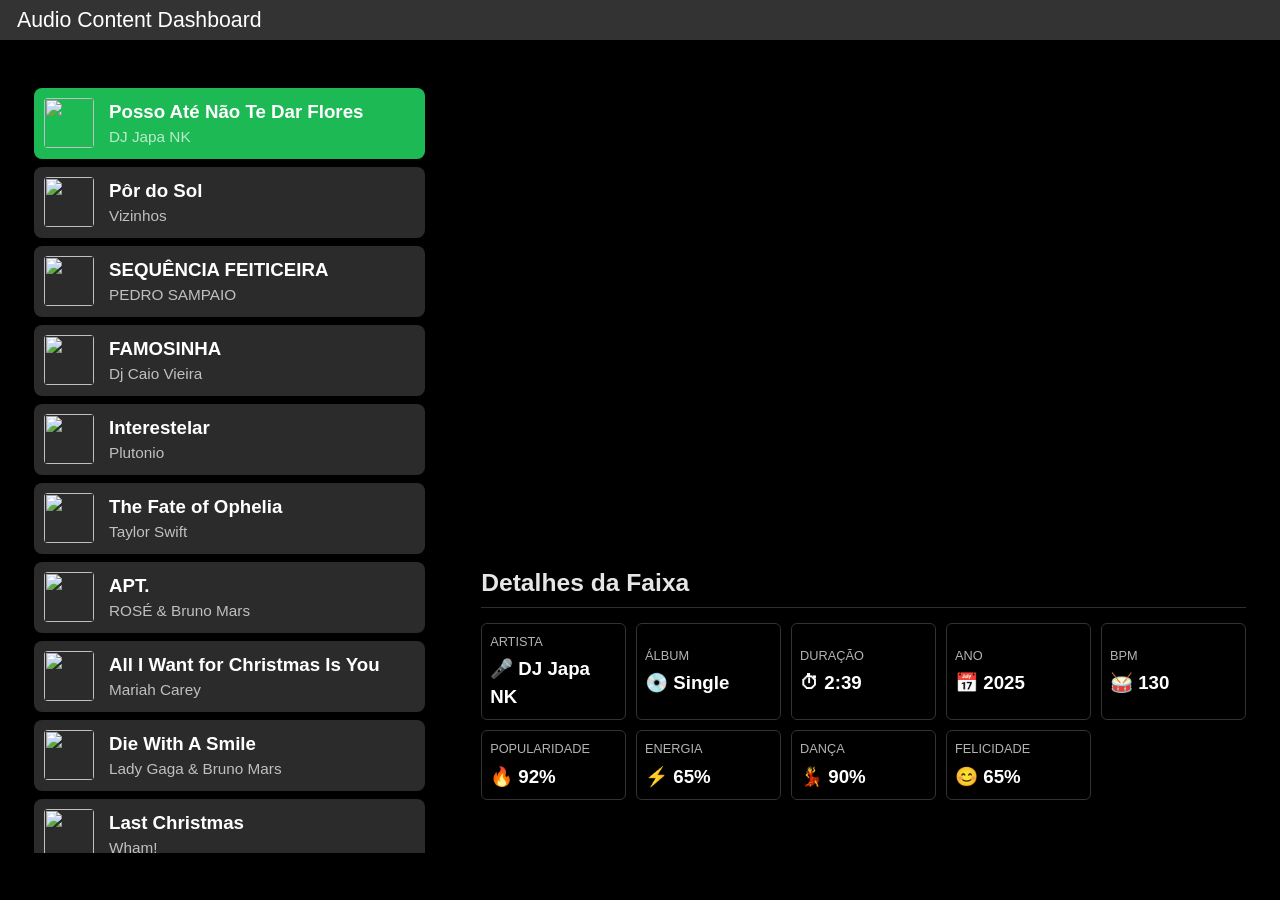
==== commit 65b526e9: "Atualização PCM" ====
--- a/PCM/Jorge/audio_dashboard/dashboard.html
+++ b/PCM/Jorge/audio_dashboard/dashboard.html
@@ -118,40 +118,44 @@
 <span id="cb1-11"><a href="#cb1-11" aria-hidden="true" tabindex="-1"></a><span class="vs">  /* Cores */</span></span>
 <span id="cb1-12"><a href="#cb1-12" aria-hidden="true" tabindex="-1"></a><span class="vs">  :root {</span></span>
 <span id="cb1-13"><a href="#cb1-13" aria-hidden="true" tabindex="-1"></a><span class="vs">    --bg-main: #000000;</span></span>
-<span id="cb1-14"><a href="#cb1-14" aria-hidden="true" tabindex="-1"></a><span class="vs">    --bg-hover: #282828;</span></span>
-<span id="cb1-15"><a href="#cb1-15" aria-hidden="true" tabindex="-1"></a><span class="vs">    --text-primary: #FFFFFF;</span></span>
-<span id="cb1-16"><a href="#cb1-16" aria-hidden="true" tabindex="-1"></a><span class="vs">  }</span></span>
-<span id="cb1-17"><a href="#cb1-17" aria-hidden="true" tabindex="-1"></a></span>
-<span id="cb1-18"><a href="#cb1-18" aria-hidden="true" tabindex="-1"></a><span class="vs">  /* Background */</span></span>
-<span id="cb1-19"><a href="#cb1-19" aria-hidden="true" tabindex="-1"></a><span class="vs">  body {</span></span>
-<span id="cb1-20"><a href="#cb1-20" aria-hidden="true" tabindex="-1"></a><span class="vs">    background-color: var(--bg-main) !important;</span></span>
-<span id="cb1-21"><a href="#cb1-21" aria-hidden="true" tabindex="-1"></a><span class="vs">    color: var(--text-primary) !important;</span></span>
-<span id="cb1-22"><a href="#cb1-22" aria-hidden="true" tabindex="-1"></a><span class="vs">    font-family: 'Helvetica Neue', Helvetica, Arial, sans-serif;</span></span>
-<span id="cb1-23"><a href="#cb1-23" aria-hidden="true" tabindex="-1"></a><span class="vs">  }</span></span>
-<span id="cb1-24"><a href="#cb1-24" aria-hidden="true" tabindex="-1"></a></span>
-<span id="cb1-25"><a href="#cb1-25" aria-hidden="true" tabindex="-1"></a><span class="vs">  /* Romover fundo branco do ojs */</span></span>
-<span id="cb1-26"><a href="#cb1-26" aria-hidden="true" tabindex="-1"></a><span class="vs">  .card {</span></span>
-<span id="cb1-27"><a href="#cb1-27" aria-hidden="true" tabindex="-1"></a><span class="vs">    background-color: transparent !important; /* Deixa ver o preto de trás */</span></span>
-<span id="cb1-28"><a href="#cb1-28" aria-hidden="true" tabindex="-1"></a><span class="vs">    border: none !important; /* Remove bordas padrão feias */</span></span>
-<span id="cb1-29"><a href="#cb1-29" aria-hidden="true" tabindex="-1"></a><span class="vs">    box-shadow: none !important;</span></span>
-<span id="cb1-30"><a href="#cb1-30" aria-hidden="true" tabindex="-1"></a><span class="vs">  }</span></span>
-<span id="cb1-31"><a href="#cb1-31" aria-hidden="true" tabindex="-1"></a></span>
-<span id="cb1-32"><a href="#cb1-32" aria-hidden="true" tabindex="-1"></a><span class="vs">  /* ScrollBar */</span></span>
-<span id="cb1-33"><a href="#cb1-33" aria-hidden="true" tabindex="-1"></a><span class="vs">  ::-webkit-scrollbar { width: 8px; }</span></span>
-<span id="cb1-34"><a href="#cb1-34" aria-hidden="true" tabindex="-1"></a><span class="vs">  ::-webkit-scrollbar-track { background: var(--bg-main); }</span></span>
-<span id="cb1-35"><a href="#cb1-35" aria-hidden="true" tabindex="-1"></a><span class="vs">  ::-webkit-scrollbar-thumb { background: var(--bg-hover); border-radius: 4px; }</span></span>
-<span id="cb1-36"><a href="#cb1-36" aria-hidden="true" tabindex="-1"></a><span class="vs">  </span></span>
-<span id="cb1-37"><a href="#cb1-37" aria-hidden="true" tabindex="-1"></a><span class="vs">  .dashboard-card {</span></span>
-<span id="cb1-38"><a href="#cb1-38" aria-hidden="true" tabindex="-1"></a><span class="vs">    margin: 0 !important;</span></span>
-<span id="cb1-39"><a href="#cb1-39" aria-hidden="true" tabindex="-1"></a><span class="vs">  }</span></span>
-<span id="cb1-40"><a href="#cb1-40" aria-hidden="true" tabindex="-1"></a></span>
-<span id="cb1-41"><a href="#cb1-41" aria-hidden="true" tabindex="-1"></a><span class="vs">  .navbar {</span></span>
-<span id="cb1-42"><a href="#cb1-42" aria-hidden="true" tabindex="-1"></a><span class="vs">    background-color: #333 !important; /* Força o fundo preto */</span></span>
-<span id="cb1-43"><a href="#cb1-43" aria-hidden="true" tabindex="-1"></a><span class="vs">    color: white !important;</span></span>
-<span id="cb1-44"><a href="#cb1-44" aria-hidden="true" tabindex="-1"></a><span class="vs">  }</span></span>
-<span id="cb1-45"><a href="#cb1-45" aria-hidden="true" tabindex="-1"></a></span>
-<span id="cb1-46"><a href="#cb1-46" aria-hidden="true" tabindex="-1"></a><span class="vs">&lt;/style&gt;</span></span>
-<span id="cb1-47"><a href="#cb1-47" aria-hidden="true" tabindex="-1"></a><span class="vs">`</span></span></code></pre></div><button title="Copy to Clipboard" class="code-copy-button"><i class="bi"></i></button></div>
+<span id="cb1-14"><a href="#cb1-14" aria-hidden="true" tabindex="-1"></a><span class="vs">    --bg-card: #2b2b2b;</span></span>
+<span id="cb1-15"><a href="#cb1-15" aria-hidden="true" tabindex="-1"></a><span class="vs">    --bg-hover: #282828;</span></span>
+<span id="cb1-16"><a href="#cb1-16" aria-hidden="true" tabindex="-1"></a><span class="vs">    --text-primary: #FFFFFF;</span></span>
+<span id="cb1-17"><a href="#cb1-17" aria-hidden="true" tabindex="-1"></a><span class="vs">    --text-secondary: #B3B3B3;</span></span>
+<span id="cb1-18"><a href="#cb1-18" aria-hidden="true" tabindex="-1"></a><span class="vs">    --accent: #1db954;</span></span>
+<span id="cb1-19"><a href="#cb1-19" aria-hidden="true" tabindex="-1"></a><span class="vs">    --border: #333333;</span></span>
+<span id="cb1-20"><a href="#cb1-20" aria-hidden="true" tabindex="-1"></a><span class="vs">  }</span></span>
+<span id="cb1-21"><a href="#cb1-21" aria-hidden="true" tabindex="-1"></a></span>
+<span id="cb1-22"><a href="#cb1-22" aria-hidden="true" tabindex="-1"></a><span class="vs">  /* Background */</span></span>
+<span id="cb1-23"><a href="#cb1-23" aria-hidden="true" tabindex="-1"></a><span class="vs">  body {</span></span>
+<span id="cb1-24"><a href="#cb1-24" aria-hidden="true" tabindex="-1"></a><span class="vs">    background-color: var(--bg-main) !important;</span></span>
+<span id="cb1-25"><a href="#cb1-25" aria-hidden="true" tabindex="-1"></a><span class="vs">    color: var(--text-primary) !important;</span></span>
+<span id="cb1-26"><a href="#cb1-26" aria-hidden="true" tabindex="-1"></a><span class="vs">    font-family: 'Helvetica Neue', Helvetica, Arial, sans-serif;</span></span>
+<span id="cb1-27"><a href="#cb1-27" aria-hidden="true" tabindex="-1"></a><span class="vs">  }</span></span>
+<span id="cb1-28"><a href="#cb1-28" aria-hidden="true" tabindex="-1"></a></span>
+<span id="cb1-29"><a href="#cb1-29" aria-hidden="true" tabindex="-1"></a><span class="vs">  /* Romover fundo branco do ojs */</span></span>
+<span id="cb1-30"><a href="#cb1-30" aria-hidden="true" tabindex="-1"></a><span class="vs">  .card {</span></span>
+<span id="cb1-31"><a href="#cb1-31" aria-hidden="true" tabindex="-1"></a><span class="vs">    background-color: transparent !important; /* Deixa ver o preto de trás */</span></span>
+<span id="cb1-32"><a href="#cb1-32" aria-hidden="true" tabindex="-1"></a><span class="vs">    border: none !important; /* Remove bordas padrão feias */</span></span>
+<span id="cb1-33"><a href="#cb1-33" aria-hidden="true" tabindex="-1"></a><span class="vs">    box-shadow: none !important;</span></span>
+<span id="cb1-34"><a href="#cb1-34" aria-hidden="true" tabindex="-1"></a><span class="vs">  }</span></span>
+<span id="cb1-35"><a href="#cb1-35" aria-hidden="true" tabindex="-1"></a></span>
+<span id="cb1-36"><a href="#cb1-36" aria-hidden="true" tabindex="-1"></a><span class="vs">  /* ScrollBar */</span></span>
+<span id="cb1-37"><a href="#cb1-37" aria-hidden="true" tabindex="-1"></a><span class="vs">  ::-webkit-scrollbar { width: 8px; }</span></span>
+<span id="cb1-38"><a href="#cb1-38" aria-hidden="true" tabindex="-1"></a><span class="vs">  ::-webkit-scrollbar-track { background: var(--bg-main); }</span></span>
+<span id="cb1-39"><a href="#cb1-39" aria-hidden="true" tabindex="-1"></a><span class="vs">  ::-webkit-scrollbar-thumb { background: var(--bg-card); border-radius: 4px; }</span></span>
+<span id="cb1-40"><a href="#cb1-40" aria-hidden="true" tabindex="-1"></a><span class="vs">  </span></span>
+<span id="cb1-41"><a href="#cb1-41" aria-hidden="true" tabindex="-1"></a><span class="vs">  .dashboard-card {</span></span>
+<span id="cb1-42"><a href="#cb1-42" aria-hidden="true" tabindex="-1"></a><span class="vs">    margin: 0 !important;</span></span>
+<span id="cb1-43"><a href="#cb1-43" aria-hidden="true" tabindex="-1"></a><span class="vs">  }</span></span>
+<span id="cb1-44"><a href="#cb1-44" aria-hidden="true" tabindex="-1"></a></span>
+<span id="cb1-45"><a href="#cb1-45" aria-hidden="true" tabindex="-1"></a><span class="vs">  .navbar {</span></span>
+<span id="cb1-46"><a href="#cb1-46" aria-hidden="true" tabindex="-1"></a><span class="vs">    background-color: #333 !important; /* Força o fundo preto */</span></span>
+<span id="cb1-47"><a href="#cb1-47" aria-hidden="true" tabindex="-1"></a><span class="vs">    color: var(--text-primary) !important;</span></span>
+<span id="cb1-48"><a href="#cb1-48" aria-hidden="true" tabindex="-1"></a><span class="vs">  }</span></span>
+<span id="cb1-49"><a href="#cb1-49" aria-hidden="true" tabindex="-1"></a></span>
+<span id="cb1-50"><a href="#cb1-50" aria-hidden="true" tabindex="-1"></a><span class="vs">&lt;/style&gt;</span></span>
+<span id="cb1-51"><a href="#cb1-51" aria-hidden="true" tabindex="-1"></a><span class="vs">`</span></span></code></pre></div><button title="Copy to Clipboard" class="code-copy-button"><i class="bi"></i></button></div>
 <div class="cell-output cell-output-display hidden">
 <div id="ojs-cell-1" data-nodetype="expression">
 
@@ -159,7 +163,7 @@
 </div>
 </div>
 <div class="cell hidden bslib-grid-item html-fill-item">
-<div class="code-copy-outer-scaffold"><div class="sourceCode cell-code hidden" id="cb2" data-startfrom="53" data-source-offset="0"><pre class="sourceCode js code-with-copy"><code class="sourceCode javascript" style="counter-reset: source-line 52;"><span id="cb2-53"><a href="#cb2-53" aria-hidden="true" tabindex="-1"></a>data <span class="op">=</span> <span class="fu">FileAttachment</span>(<span class="st">"dados.json"</span>)<span class="op">.</span><span class="fu">json</span>()</span></code></pre></div><button title="Copy to Clipboard" class="code-copy-button"><i class="bi"></i></button></div>
+<div class="code-copy-outer-scaffold"><div class="sourceCode cell-code hidden" id="cb2" data-startfrom="57" data-source-offset="0"><pre class="sourceCode js code-with-copy"><code class="sourceCode javascript" style="counter-reset: source-line 56;"><span id="cb2-57"><a href="#cb2-57" aria-hidden="true" tabindex="-1"></a>data <span class="op">=</span> <span class="fu">FileAttachment</span>(<span class="st">"dados.json"</span>)<span class="op">.</span><span class="fu">json</span>()</span></code></pre></div><button title="Copy to Clipboard" class="code-copy-button"><i class="bi"></i></button></div>
 <div class="cell-output cell-output-display hidden">
 <div id="ojs-cell-2" data-nodetype="declaration">
 
@@ -173,49 +177,49 @@
 grid-auto-rows: minmax(0, 1fr);">
 <div class="card cell bslib-card html-fill-container" data-bslib-card-init="" data-require-bs-caller="card()" data-full-screen="false">
 <div class="card-body html-fill-item html-fill-container">
-<div class="code-copy-outer-scaffold html-fill-item html-fill-container"><div class="sourceCode cell-code hidden html-fill-item html-fill-container" id="cb3" data-startfrom="60" data-source-offset="0"><pre class="sourceCode js code-with-copy"><code class="sourceCode javascript" style="counter-reset: source-line 59;"><span id="cb3-60"><a href="#cb3-60" aria-hidden="true" tabindex="-1"></a><span class="co">// Tabela Interativa (Lista de Músicas)</span></span>
-<span id="cb3-61"><a href="#cb3-61" aria-hidden="true" tabindex="-1"></a>viewof selection <span class="op">=</span> {</span>
-<span id="cb3-62"><a href="#cb3-62" aria-hidden="true" tabindex="-1"></a>  <span class="kw">const</span> container <span class="op">=</span> <span class="fu">html</span><span class="vs">`&lt;div style="display: flex; flex-direction: column; gap: 8px; height: 85vh; overflow-y: auto; padding-right: 5px;"&gt;&lt;/div&gt;`</span><span class="op">;</span></span>
-<span id="cb3-63"><a href="#cb3-63" aria-hidden="true" tabindex="-1"></a>  </span>
-<span id="cb3-64"><a href="#cb3-64" aria-hidden="true" tabindex="-1"></a>  container<span class="op">.</span><span class="at">value</span> <span class="op">=</span> data[<span class="dv">0</span>]<span class="op">;</span></span>
-<span id="cb3-65"><a href="#cb3-65" aria-hidden="true" tabindex="-1"></a></span>
-<span id="cb3-66"><a href="#cb3-66" aria-hidden="true" tabindex="-1"></a>  <span class="cf">for</span> (<span class="kw">const</span> song <span class="kw">of</span> data) {</span>
-<span id="cb3-67"><a href="#cb3-67" aria-hidden="true" tabindex="-1"></a>    <span class="kw">const</span> row <span class="op">=</span> <span class="fu">html</span><span class="vs">`</span></span>
-<span id="cb3-68"><a href="#cb3-68" aria-hidden="true" tabindex="-1"></a><span class="vs">      &lt;div style="</span></span>
-<span id="cb3-69"><a href="#cb3-69" aria-hidden="true" tabindex="-1"></a><span class="vs">        display: flex; </span></span>
-<span id="cb3-70"><a href="#cb3-70" aria-hidden="true" tabindex="-1"></a><span class="vs">        align-items: center; </span></span>
-<span id="cb3-71"><a href="#cb3-71" aria-hidden="true" tabindex="-1"></a><span class="vs">        padding: 10px; </span></span>
-<span id="cb3-72"><a href="#cb3-72" aria-hidden="true" tabindex="-1"></a><span class="vs">        background: #2b2b2b; </span></span>
-<span id="cb3-73"><a href="#cb3-73" aria-hidden="true" tabindex="-1"></a><span class="vs">        border-radius: 8px; </span></span>
-<span id="cb3-74"><a href="#cb3-74" aria-hidden="true" tabindex="-1"></a><span class="vs">        cursor: pointer; </span></span>
-<span id="cb3-75"><a href="#cb3-75" aria-hidden="true" tabindex="-1"></a><span class="vs">        color: white; </span></span>
-<span id="cb3-76"><a href="#cb3-76" aria-hidden="true" tabindex="-1"></a><span class="vs">        transition: background 0.2s;"&gt;</span></span>
-<span id="cb3-77"><a href="#cb3-77" aria-hidden="true" tabindex="-1"></a><span class="vs">        </span></span>
-<span id="cb3-78"><a href="#cb3-78" aria-hidden="true" tabindex="-1"></a><span class="vs">        &lt;img src="</span><span class="sc">${</span>song<span class="op">.</span><span class="at">img</span><span class="sc">}</span><span class="vs">" style="width: 50px; height: 50px; border-radius: 4px; margin-right: 15px; object-fit: cover;"&gt;</span></span>
-<span id="cb3-79"><a href="#cb3-79" aria-hidden="true" tabindex="-1"></a><span class="vs">        </span></span>
-<span id="cb3-80"><a href="#cb3-80" aria-hidden="true" tabindex="-1"></a><span class="vs">        &lt;div&gt;</span></span>
-<span id="cb3-81"><a href="#cb3-81" aria-hidden="true" tabindex="-1"></a><span class="vs">          &lt;div style="font-weight: bold; font-size: 1.1em;"&gt;</span><span class="sc">${</span>song<span class="op">.</span><span class="at">Música</span><span class="sc">}</span><span class="vs">&lt;/div&gt;</span></span>
-<span id="cb3-82"><a href="#cb3-82" aria-hidden="true" tabindex="-1"></a><span class="vs">          &lt;div style="opacity: 0.7; font-size: 0.9em;"&gt;</span><span class="sc">${</span>song<span class="op">.</span><span class="at">Artista</span><span class="sc">}</span><span class="vs">&lt;/div&gt;</span></span>
-<span id="cb3-83"><a href="#cb3-83" aria-hidden="true" tabindex="-1"></a><span class="vs">        &lt;/div&gt;</span></span>
-<span id="cb3-84"><a href="#cb3-84" aria-hidden="true" tabindex="-1"></a><span class="vs">      &lt;/div&gt;</span></span>
-<span id="cb3-85"><a href="#cb3-85" aria-hidden="true" tabindex="-1"></a><span class="vs">    `</span><span class="op">;</span></span>
-<span id="cb3-86"><a href="#cb3-86" aria-hidden="true" tabindex="-1"></a></span>
-<span id="cb3-87"><a href="#cb3-87" aria-hidden="true" tabindex="-1"></a>    row<span class="op">.</span><span class="at">onclick</span> <span class="op">=</span> () <span class="kw">=&gt;</span> {</span>
-<span id="cb3-88"><a href="#cb3-88" aria-hidden="true" tabindex="-1"></a>      <span class="cf">for</span> (<span class="kw">const</span> child <span class="kw">of</span> container<span class="op">.</span><span class="at">children</span>) child<span class="op">.</span><span class="at">style</span><span class="op">.</span><span class="at">background</span> <span class="op">=</span> <span class="st">"#2b2b2b"</span><span class="op">;</span></span>
-<span id="cb3-89"><a href="#cb3-89" aria-hidden="true" tabindex="-1"></a>      </span>
-<span id="cb3-90"><a href="#cb3-90" aria-hidden="true" tabindex="-1"></a>      row<span class="op">.</span><span class="at">style</span><span class="op">.</span><span class="at">background</span> <span class="op">=</span> <span class="st">"#1db954"</span><span class="op">;</span></span>
-<span id="cb3-91"><a href="#cb3-91" aria-hidden="true" tabindex="-1"></a>      </span>
-<span id="cb3-92"><a href="#cb3-92" aria-hidden="true" tabindex="-1"></a>      container<span class="op">.</span><span class="at">value</span> <span class="op">=</span> song<span class="op">;</span></span>
-<span id="cb3-93"><a href="#cb3-93" aria-hidden="true" tabindex="-1"></a>      container<span class="op">.</span><span class="fu">dispatchEvent</span>(<span class="kw">new</span> <span class="bu">Event</span>(<span class="st">"input"</span><span class="op">,</span> {<span class="dt">bubbles</span><span class="op">:</span> <span class="kw">true</span>}))<span class="op">;</span></span>
-<span id="cb3-94"><a href="#cb3-94" aria-hidden="true" tabindex="-1"></a>    }<span class="op">;</span></span>
-<span id="cb3-95"><a href="#cb3-95" aria-hidden="true" tabindex="-1"></a></span>
-<span id="cb3-96"><a href="#cb3-96" aria-hidden="true" tabindex="-1"></a>    container<span class="op">.</span><span class="fu">append</span>(row)<span class="op">;</span></span>
-<span id="cb3-97"><a href="#cb3-97" aria-hidden="true" tabindex="-1"></a>  }</span>
-<span id="cb3-98"><a href="#cb3-98" aria-hidden="true" tabindex="-1"></a></span>
-<span id="cb3-99"><a href="#cb3-99" aria-hidden="true" tabindex="-1"></a>  <span class="cf">if</span>(container<span class="op">.</span><span class="at">children</span>[<span class="dv">0</span>]) container<span class="op">.</span><span class="at">children</span>[<span class="dv">0</span>]<span class="op">.</span><span class="at">style</span><span class="op">.</span><span class="at">background</span> <span class="op">=</span> <span class="st">"#1db954"</span><span class="op">;</span></span>
-<span id="cb3-100"><a href="#cb3-100" aria-hidden="true" tabindex="-1"></a></span>
-<span id="cb3-101"><a href="#cb3-101" aria-hidden="true" tabindex="-1"></a>  <span class="cf">return</span> container<span class="op">;</span></span>
-<span id="cb3-102"><a href="#cb3-102" aria-hidden="true" tabindex="-1"></a>}</span></code></pre></div><button title="Copy to Clipboard" class="code-copy-button"><i class="bi"></i></button></div>
+<div class="code-copy-outer-scaffold html-fill-item html-fill-container"><div class="sourceCode cell-code hidden html-fill-item html-fill-container" id="cb3" data-startfrom="64" data-source-offset="0"><pre class="sourceCode js code-with-copy"><code class="sourceCode javascript" style="counter-reset: source-line 63;"><span id="cb3-64"><a href="#cb3-64" aria-hidden="true" tabindex="-1"></a><span class="co">// Tabela Interativa (Lista de Músicas)</span></span>
+<span id="cb3-65"><a href="#cb3-65" aria-hidden="true" tabindex="-1"></a>viewof selection <span class="op">=</span> {</span>
+<span id="cb3-66"><a href="#cb3-66" aria-hidden="true" tabindex="-1"></a>  <span class="kw">const</span> container <span class="op">=</span> <span class="fu">html</span><span class="vs">`&lt;div style="display: flex; flex-direction: column; gap: 8px; height: 85vh; overflow-y: auto; padding-right: 5px;"&gt;&lt;/div&gt;`</span><span class="op">;</span></span>
+<span id="cb3-67"><a href="#cb3-67" aria-hidden="true" tabindex="-1"></a>  </span>
+<span id="cb3-68"><a href="#cb3-68" aria-hidden="true" tabindex="-1"></a>  container<span class="op">.</span><span class="at">value</span> <span class="op">=</span> data[<span class="dv">0</span>]<span class="op">;</span></span>
+<span id="cb3-69"><a href="#cb3-69" aria-hidden="true" tabindex="-1"></a></span>
+<span id="cb3-70"><a href="#cb3-70" aria-hidden="true" tabindex="-1"></a>  <span class="cf">for</span> (<span class="kw">const</span> song <span class="kw">of</span> data) {</span>
+<span id="cb3-71"><a href="#cb3-71" aria-hidden="true" tabindex="-1"></a>    <span class="kw">const</span> row <span class="op">=</span> <span class="fu">html</span><span class="vs">`</span></span>
+<span id="cb3-72"><a href="#cb3-72" aria-hidden="true" tabindex="-1"></a><span class="vs">      &lt;div style="</span></span>
+<span id="cb3-73"><a href="#cb3-73" aria-hidden="true" tabindex="-1"></a><span class="vs">        display: flex; </span></span>
+<span id="cb3-74"><a href="#cb3-74" aria-hidden="true" tabindex="-1"></a><span class="vs">        align-items: center; </span></span>
+<span id="cb3-75"><a href="#cb3-75" aria-hidden="true" tabindex="-1"></a><span class="vs">        padding: 10px; </span></span>
+<span id="cb3-76"><a href="#cb3-76" aria-hidden="true" tabindex="-1"></a><span class="vs">        background: var(--bg-card); </span></span>
+<span id="cb3-77"><a href="#cb3-77" aria-hidden="true" tabindex="-1"></a><span class="vs">        border-radius: 8px; </span></span>
+<span id="cb3-78"><a href="#cb3-78" aria-hidden="true" tabindex="-1"></a><span class="vs">        cursor: pointer; </span></span>
+<span id="cb3-79"><a href="#cb3-79" aria-hidden="true" tabindex="-1"></a><span class="vs">        color: var(--text-primary); </span></span>
+<span id="cb3-80"><a href="#cb3-80" aria-hidden="true" tabindex="-1"></a><span class="vs">        transition: background 0.2s;"&gt;</span></span>
+<span id="cb3-81"><a href="#cb3-81" aria-hidden="true" tabindex="-1"></a><span class="vs">        </span></span>
+<span id="cb3-82"><a href="#cb3-82" aria-hidden="true" tabindex="-1"></a><span class="vs">        &lt;img src="</span><span class="sc">${</span>song<span class="op">.</span><span class="at">img</span><span class="sc">}</span><span class="vs">" style="width: 50px; height: 50px; border-radius: 4px; margin-right: 15px; object-fit: cover;"&gt;</span></span>
+<span id="cb3-83"><a href="#cb3-83" aria-hidden="true" tabindex="-1"></a><span class="vs">        </span></span>
+<span id="cb3-84"><a href="#cb3-84" aria-hidden="true" tabindex="-1"></a><span class="vs">        &lt;div&gt;</span></span>
+<span id="cb3-85"><a href="#cb3-85" aria-hidden="true" tabindex="-1"></a><span class="vs">          &lt;div style="font-weight: bold; font-size: 1.1em;"&gt;</span><span class="sc">${</span>song<span class="op">.</span><span class="at">Música</span><span class="sc">}</span><span class="vs">&lt;/div&gt;</span></span>
+<span id="cb3-86"><a href="#cb3-86" aria-hidden="true" tabindex="-1"></a><span class="vs">          &lt;div style="opacity: 0.7; font-size: 0.9em;"&gt;</span><span class="sc">${</span>song<span class="op">.</span><span class="at">Artista</span><span class="sc">}</span><span class="vs">&lt;/div&gt;</span></span>
+<span id="cb3-87"><a href="#cb3-87" aria-hidden="true" tabindex="-1"></a><span class="vs">        &lt;/div&gt;</span></span>
+<span id="cb3-88"><a href="#cb3-88" aria-hidden="true" tabindex="-1"></a><span class="vs">      &lt;/div&gt;</span></span>
+<span id="cb3-89"><a href="#cb3-89" aria-hidden="true" tabindex="-1"></a><span class="vs">    `</span><span class="op">;</span></span>
+<span id="cb3-90"><a href="#cb3-90" aria-hidden="true" tabindex="-1"></a></span>
+<span id="cb3-91"><a href="#cb3-91" aria-hidden="true" tabindex="-1"></a>    row<span class="op">.</span><span class="at">onclick</span> <span class="op">=</span> () <span class="kw">=&gt;</span> {</span>
+<span id="cb3-92"><a href="#cb3-92" aria-hidden="true" tabindex="-1"></a>      <span class="cf">for</span> (<span class="kw">const</span> child <span class="kw">of</span> container<span class="op">.</span><span class="at">children</span>) child<span class="op">.</span><span class="at">style</span><span class="op">.</span><span class="at">background</span> <span class="op">=</span> <span class="st">"var(--bg-card)"</span><span class="op">;</span></span>
+<span id="cb3-93"><a href="#cb3-93" aria-hidden="true" tabindex="-1"></a>      </span>
+<span id="cb3-94"><a href="#cb3-94" aria-hidden="true" tabindex="-1"></a>      row<span class="op">.</span><span class="at">style</span><span class="op">.</span><span class="at">background</span> <span class="op">=</span> <span class="st">"var(--accent)"</span><span class="op">;</span></span>
+<span id="cb3-95"><a href="#cb3-95" aria-hidden="true" tabindex="-1"></a>      </span>
+<span id="cb3-96"><a href="#cb3-96" aria-hidden="true" tabindex="-1"></a>      container<span class="op">.</span><span class="at">value</span> <span class="op">=</span> song<span class="op">;</span></span>
+<span id="cb3-97"><a href="#cb3-97" aria-hidden="true" tabindex="-1"></a>      container<span class="op">.</span><span class="fu">dispatchEvent</span>(<span class="kw">new</span> <span class="bu">Event</span>(<span class="st">"input"</span><span class="op">,</span> {<span class="dt">bubbles</span><span class="op">:</span> <span class="kw">true</span>}))<span class="op">;</span></span>
+<span id="cb3-98"><a href="#cb3-98" aria-hidden="true" tabindex="-1"></a>    }<span class="op">;</span></span>
+<span id="cb3-99"><a href="#cb3-99" aria-hidden="true" tabindex="-1"></a></span>
+<span id="cb3-100"><a href="#cb3-100" aria-hidden="true" tabindex="-1"></a>    container<span class="op">.</span><span class="fu">append</span>(row)<span class="op">;</span></span>
+<span id="cb3-101"><a href="#cb3-101" aria-hidden="true" tabindex="-1"></a>  }</span>
+<span id="cb3-102"><a href="#cb3-102" aria-hidden="true" tabindex="-1"></a></span>
+<span id="cb3-103"><a href="#cb3-103" aria-hidden="true" tabindex="-1"></a>  <span class="cf">if</span>(container<span class="op">.</span><span class="at">children</span>[<span class="dv">0</span>]) container<span class="op">.</span><span class="at">children</span>[<span class="dv">0</span>]<span class="op">.</span><span class="at">style</span><span class="op">.</span><span class="at">background</span> <span class="op">=</span> <span class="st">"var(--accent)"</span><span class="op">;</span></span>
+<span id="cb3-104"><a href="#cb3-104" aria-hidden="true" tabindex="-1"></a></span>
+<span id="cb3-105"><a href="#cb3-105" aria-hidden="true" tabindex="-1"></a>  <span class="cf">return</span> container<span class="op">;</span></span>
+<span id="cb3-106"><a href="#cb3-106" aria-hidden="true" tabindex="-1"></a>}</span></code></pre></div><button title="Copy to Clipboard" class="code-copy-button"><i class="bi"></i></button></div>
 <div class="cell-output cell-output-display html-fill-item html-fill-container">
 <div id="ojs-cell-3" data-nodetype="declaration" class="html-fill-item html-fill-container">
 
@@ -231,7 +235,7 @@
 </div>
 </div><div class="bslib-grid" style="display: grid; grid-template-rows: minmax(3em, 1fr) minmax(3em, 1fr); grid-auto-columns: minmax(0, 1fr);">
 <div class="cell hidden">
-<div class="code-copy-outer-scaffold"><div class="sourceCode cell-code hidden" id="cb4" data-startfrom="110" data-source-offset="0"><pre class="sourceCode js code-with-copy"><code class="sourceCode javascript" style="counter-reset: source-line 109;"><span id="cb4-110"><a href="#cb4-110" aria-hidden="true" tabindex="-1"></a>current <span class="op">=</span> selection <span class="op">?</span> selection <span class="op">:</span> data[<span class="dv">0</span>]</span></code></pre></div><button title="Copy to Clipboard" class="code-copy-button"><i class="bi"></i></button></div>
+<div class="code-copy-outer-scaffold"><div class="sourceCode cell-code hidden" id="cb4" data-startfrom="114" data-source-offset="0"><pre class="sourceCode js code-with-copy"><code class="sourceCode javascript" style="counter-reset: source-line 113;"><span id="cb4-114"><a href="#cb4-114" aria-hidden="true" tabindex="-1"></a>current <span class="op">=</span> selection <span class="op">?</span> selection <span class="op">:</span> data[<span class="dv">0</span>]</span></code></pre></div><button title="Copy to Clipboard" class="code-copy-button"><i class="bi"></i></button></div>
 <div class="cell-output cell-output-display hidden">
 <div id="ojs-cell-4" data-nodetype="declaration">
 
@@ -240,15 +244,14 @@
 </div>
 <div class="card cell bslib-card html-fill-container" data-bslib-card-init="" data-require-bs-caller="card()" data-full-screen="false">
 <div class="card-body html-fill-item html-fill-container">
-<div class="code-copy-outer-scaffold html-fill-item html-fill-container"><div class="sourceCode cell-code hidden html-fill-item html-fill-container" id="cb5" data-startfrom="116" data-source-offset="-0"><pre class="sourceCode js code-with-copy"><code class="sourceCode javascript" style="counter-reset: source-line 115;"><span id="cb5-116"><a href="#cb5-116" aria-hidden="true" tabindex="-1"></a><span class="fu">html</span><span class="vs">`&lt;iframe </span></span>
-<span id="cb5-117"><a href="#cb5-117" aria-hidden="true" tabindex="-1"></a><span class="vs">  style="border-radius:12px" </span></span>
-<span id="cb5-118"><a href="#cb5-118" aria-hidden="true" tabindex="-1"></a><span class="vs">  src=</span><span class="sc">${</span><span class="vs">`https://open.spotify.com/embed/track/</span><span class="sc">${</span>current<span class="op">.</span><span class="at">id</span><span class="sc">}</span><span class="vs">?utm_source=generator`</span><span class="sc">}</span><span class="vs"> </span></span>
-<span id="cb5-119"><a href="#cb5-119" aria-hidden="true" tabindex="-1"></a><span class="vs">  width="100%" </span></span>
-<span id="cb5-120"><a href="#cb5-120" aria-hidden="true" tabindex="-1"></a><span class="vs">  height="352" </span></span>
-<span id="cb5-121"><a href="#cb5-121" aria-hidden="true" tabindex="-1"></a><span class="vs">  frameBorder="0" </span></span>
-<span id="cb5-122"><a href="#cb5-122" aria-hidden="true" tabindex="-1"></a><span class="vs">  allow="autoplay; clipboard-write; encrypted-media; fullscreen; picture-in-picture" </span></span>
-<span id="cb5-123"><a href="#cb5-123" aria-hidden="true" tabindex="-1"></a><span class="vs">  loading="lazy"&gt;</span></span>
-<span id="cb5-124"><a href="#cb5-124" aria-hidden="true" tabindex="-1"></a><span class="vs">&lt;/iframe&gt;`</span></span></code></pre></div><button title="Copy to Clipboard" class="code-copy-button"><i class="bi"></i></button></div>
+<div class="code-copy-outer-scaffold html-fill-item html-fill-container"><div class="sourceCode cell-code hidden html-fill-item html-fill-container" id="cb5" data-startfrom="120" data-source-offset="-0"><pre class="sourceCode js code-with-copy"><code class="sourceCode javascript" style="counter-reset: source-line 119;"><span id="cb5-120"><a href="#cb5-120" aria-hidden="true" tabindex="-1"></a><span class="fu">html</span><span class="vs">`&lt;iframe </span></span>
+<span id="cb5-121"><a href="#cb5-121" aria-hidden="true" tabindex="-1"></a><span class="vs">  style="border-radius:12px" </span></span>
+<span id="cb5-122"><a href="#cb5-122" aria-hidden="true" tabindex="-1"></a><span class="vs">  src=</span><span class="sc">${</span><span class="vs">`https://open.spotify.com/embed/track/</span><span class="sc">${</span>current<span class="op">.</span><span class="at">id</span><span class="sc">}</span><span class="vs">?utm_source=generator`</span><span class="sc">}</span><span class="vs"> </span></span>
+<span id="cb5-123"><a href="#cb5-123" aria-hidden="true" tabindex="-1"></a><span class="vs">  width="100%" </span></span>
+<span id="cb5-124"><a href="#cb5-124" aria-hidden="true" tabindex="-1"></a><span class="vs">  height="352"</span></span>
+<span id="cb5-125"><a href="#cb5-125" aria-hidden="true" tabindex="-1"></a><span class="vs">  allow="autoplay; clipboard-write; encrypted-media; fullscreen; picture-in-picture" </span></span>
+<span id="cb5-126"><a href="#cb5-126" aria-hidden="true" tabindex="-1"></a><span class="vs">  loading="lazy"&gt;</span></span>
+<span id="cb5-127"><a href="#cb5-127" aria-hidden="true" tabindex="-1"></a><span class="vs">&lt;/iframe&gt;`</span></span></code></pre></div><button title="Copy to Clipboard" class="code-copy-button"><i class="bi"></i></button></div>
 <div class="cell-output cell-output-display html-fill-item html-fill-container">
 <div class="html-fill-item html-fill-container">
 <div id="ojs-cell-5-1" data-nodetype="expression" class="html-fill-item html-fill-container">
@@ -256,31 +259,31 @@
 </div>
 </div>
 </div>
-<div class="code-copy-outer-scaffold html-fill-item html-fill-container"><div class="sourceCode cell-code hidden html-fill-item html-fill-container" id="cb6" data-startfrom="126" data-source-offset="-305"><pre class="sourceCode js code-with-copy"><code class="sourceCode javascript" style="counter-reset: source-line 125;"><span id="cb6-126"><a href="#cb6-126" aria-hidden="true" tabindex="-1"></a>millisToMinutesAndSeconds <span class="op">=</span> (millis) <span class="kw">=&gt;</span> {</span>
-<span id="cb6-127"><a href="#cb6-127" aria-hidden="true" tabindex="-1"></a>  <span class="cf">if</span> (<span class="op">!</span>millis) <span class="cf">return</span> <span class="st">"-"</span><span class="op">;</span></span>
-<span id="cb6-128"><a href="#cb6-128" aria-hidden="true" tabindex="-1"></a>  <span class="kw">const</span> minutes <span class="op">=</span> <span class="bu">Math</span><span class="op">.</span><span class="fu">floor</span>(millis <span class="op">/</span> <span class="dv">60000</span>)<span class="op">;</span></span>
-<span id="cb6-129"><a href="#cb6-129" aria-hidden="true" tabindex="-1"></a>  <span class="kw">const</span> seconds <span class="op">=</span> ((millis <span class="op">%</span> <span class="dv">60000</span>) <span class="op">/</span> <span class="dv">1000</span>)<span class="op">.</span><span class="fu">toFixed</span>(<span class="dv">0</span>)<span class="op">;</span></span>
-<span id="cb6-130"><a href="#cb6-130" aria-hidden="true" tabindex="-1"></a>  <span class="cf">return</span> minutes <span class="op">+</span> <span class="st">":"</span> <span class="op">+</span> (seconds <span class="op">&lt;</span> <span class="dv">10</span> <span class="op">?</span> <span class="st">'0'</span> <span class="op">:</span> <span class="st">''</span>) <span class="op">+</span> seconds<span class="op">;</span></span>
-<span id="cb6-131"><a href="#cb6-131" aria-hidden="true" tabindex="-1"></a>}</span>
-<span id="cb6-132"><a href="#cb6-132" aria-hidden="true" tabindex="-1"></a></span>
-<span id="cb6-133"><a href="#cb6-133" aria-hidden="true" tabindex="-1"></a>createTag <span class="op">=</span> (label<span class="op">,</span> value<span class="op">,</span> icon <span class="op">=</span> <span class="st">""</span>) <span class="kw">=&gt;</span> {</span>
-<span id="cb6-134"><a href="#cb6-134" aria-hidden="true" tabindex="-1"></a>  <span class="cf">return</span> <span class="fu">html</span><span class="vs">`</span></span>
-<span id="cb6-135"><a href="#cb6-135" aria-hidden="true" tabindex="-1"></a><span class="vs">    &lt;div style="</span></span>
-<span id="cb6-136"><a href="#cb6-136" aria-hidden="true" tabindex="-1"></a><span class="vs">      background: #1a1a1a; </span></span>
-<span id="cb6-137"><a href="#cb6-137" aria-hidden="true" tabindex="-1"></a><span class="vs">      padding: 8px; </span></span>
-<span id="cb6-138"><a href="#cb6-138" aria-hidden="true" tabindex="-1"></a><span class="vs">      border-radius: 6px; </span></span>
-<span id="cb6-139"><a href="#cb6-139" aria-hidden="true" tabindex="-1"></a><span class="vs">      border: 1px solid #333; </span></span>
-<span id="cb6-140"><a href="#cb6-140" aria-hidden="true" tabindex="-1"></a><span class="vs">      display: flex; </span></span>
-<span id="cb6-141"><a href="#cb6-141" aria-hidden="true" tabindex="-1"></a><span class="vs">      flex-direction: column; </span></span>
-<span id="cb6-142"><a href="#cb6-142" aria-hidden="true" tabindex="-1"></a><span class="vs">      justify-content: center;"&gt;</span></span>
-<span id="cb6-143"><a href="#cb6-143" aria-hidden="true" tabindex="-1"></a><span class="vs">      </span></span>
-<span id="cb6-144"><a href="#cb6-144" aria-hidden="true" tabindex="-1"></a><span class="vs">      &lt;div style="font-size: 0.75rem; color: #b3b3b3; margin-bottom: 4px; text-transform: uppercase;"&gt;</span><span class="sc">${</span>label<span class="sc">}</span><span class="vs">&lt;/div&gt;</span></span>
-<span id="cb6-145"><a href="#cb6-145" aria-hidden="true" tabindex="-1"></a><span class="vs">      &lt;div style="font-size: 1.1rem; font-weight: 600; color: white;"&gt;</span></span>
-<span id="cb6-146"><a href="#cb6-146" aria-hidden="true" tabindex="-1"></a><span class="vs">        </span><span class="sc">${</span>icon<span class="sc">}</span><span class="vs"> </span><span class="sc">${</span>value <span class="op">||</span> <span class="st">"-"</span><span class="sc">}</span></span>
-<span id="cb6-147"><a href="#cb6-147" aria-hidden="true" tabindex="-1"></a><span class="vs">      &lt;/div&gt;</span></span>
-<span id="cb6-148"><a href="#cb6-148" aria-hidden="true" tabindex="-1"></a><span class="vs">    &lt;/div&gt;</span></span>
-<span id="cb6-149"><a href="#cb6-149" aria-hidden="true" tabindex="-1"></a><span class="vs">  `</span></span>
-<span id="cb6-150"><a href="#cb6-150" aria-hidden="true" tabindex="-1"></a>}</span></code></pre></div><button title="Copy to Clipboard" class="code-copy-button"><i class="bi"></i></button></div>
+<div class="code-copy-outer-scaffold html-fill-item html-fill-container"><div class="sourceCode cell-code hidden html-fill-item html-fill-container" id="cb6" data-startfrom="129" data-source-offset="-284"><pre class="sourceCode js code-with-copy"><code class="sourceCode javascript" style="counter-reset: source-line 128;"><span id="cb6-129"><a href="#cb6-129" aria-hidden="true" tabindex="-1"></a>millisToMinutesAndSeconds <span class="op">=</span> (millis) <span class="kw">=&gt;</span> {</span>
+<span id="cb6-130"><a href="#cb6-130" aria-hidden="true" tabindex="-1"></a>  <span class="cf">if</span> (<span class="op">!</span>millis) <span class="cf">return</span> <span class="st">"-"</span><span class="op">;</span></span>
+<span id="cb6-131"><a href="#cb6-131" aria-hidden="true" tabindex="-1"></a>  <span class="kw">const</span> minutes <span class="op">=</span> <span class="bu">Math</span><span class="op">.</span><span class="fu">floor</span>(millis <span class="op">/</span> <span class="dv">60000</span>)<span class="op">;</span></span>
+<span id="cb6-132"><a href="#cb6-132" aria-hidden="true" tabindex="-1"></a>  <span class="kw">const</span> seconds <span class="op">=</span> ((millis <span class="op">%</span> <span class="dv">60000</span>) <span class="op">/</span> <span class="dv">1000</span>)<span class="op">.</span><span class="fu">toFixed</span>(<span class="dv">0</span>)<span class="op">;</span></span>
+<span id="cb6-133"><a href="#cb6-133" aria-hidden="true" tabindex="-1"></a>  <span class="cf">return</span> minutes <span class="op">+</span> <span class="st">":"</span> <span class="op">+</span> (seconds <span class="op">&lt;</span> <span class="dv">10</span> <span class="op">?</span> <span class="st">'0'</span> <span class="op">:</span> <span class="st">''</span>) <span class="op">+</span> seconds<span class="op">;</span></span>
+<span id="cb6-134"><a href="#cb6-134" aria-hidden="true" tabindex="-1"></a>}</span>
+<span id="cb6-135"><a href="#cb6-135" aria-hidden="true" tabindex="-1"></a></span>
+<span id="cb6-136"><a href="#cb6-136" aria-hidden="true" tabindex="-1"></a>createTag <span class="op">=</span> (label<span class="op">,</span> value<span class="op">,</span> icon <span class="op">=</span> <span class="st">""</span>) <span class="kw">=&gt;</span> {</span>
+<span id="cb6-137"><a href="#cb6-137" aria-hidden="true" tabindex="-1"></a>  <span class="cf">return</span> <span class="fu">html</span><span class="vs">`</span></span>
+<span id="cb6-138"><a href="#cb6-138" aria-hidden="true" tabindex="-1"></a><span class="vs">    &lt;div style="</span></span>
+<span id="cb6-139"><a href="#cb6-139" aria-hidden="true" tabindex="-1"></a><span class="vs">      background: var(--bg-detail); </span></span>
+<span id="cb6-140"><a href="#cb6-140" aria-hidden="true" tabindex="-1"></a><span class="vs">      padding: 8px; </span></span>
+<span id="cb6-141"><a href="#cb6-141" aria-hidden="true" tabindex="-1"></a><span class="vs">      border-radius: 6px; </span></span>
+<span id="cb6-142"><a href="#cb6-142" aria-hidden="true" tabindex="-1"></a><span class="vs">      border: 1px solid var(--border); </span></span>
+<span id="cb6-143"><a href="#cb6-143" aria-hidden="true" tabindex="-1"></a><span class="vs">      display: flex; </span></span>
+<span id="cb6-144"><a href="#cb6-144" aria-hidden="true" tabindex="-1"></a><span class="vs">      flex-direction: column; </span></span>
+<span id="cb6-145"><a href="#cb6-145" aria-hidden="true" tabindex="-1"></a><span class="vs">      justify-content: center;"&gt;</span></span>
+<span id="cb6-146"><a href="#cb6-146" aria-hidden="true" tabindex="-1"></a><span class="vs">      </span></span>
+<span id="cb6-147"><a href="#cb6-147" aria-hidden="true" tabindex="-1"></a><span class="vs">      &lt;div style="font-size: 0.75rem; color: var(--text-secondary); margin-bottom: 4px; text-transform: uppercase;"&gt;</span><span class="sc">${</span>label<span class="sc">}</span><span class="vs">&lt;/div&gt;</span></span>
+<span id="cb6-148"><a href="#cb6-148" aria-hidden="true" tabindex="-1"></a><span class="vs">      &lt;div style="font-size: 1.1rem; font-weight: 600; color: var(--text-primary);"&gt;</span></span>
+<span id="cb6-149"><a href="#cb6-149" aria-hidden="true" tabindex="-1"></a><span class="vs">        </span><span class="sc">${</span>icon<span class="sc">}</span><span class="vs"> </span><span class="sc">${</span>value <span class="op">||</span> <span class="st">"-"</span><span class="sc">}</span></span>
+<span id="cb6-150"><a href="#cb6-150" aria-hidden="true" tabindex="-1"></a><span class="vs">      &lt;/div&gt;</span></span>
+<span id="cb6-151"><a href="#cb6-151" aria-hidden="true" tabindex="-1"></a><span class="vs">    &lt;/div&gt;</span></span>
+<span id="cb6-152"><a href="#cb6-152" aria-hidden="true" tabindex="-1"></a><span class="vs">  `</span></span>
+<span id="cb6-153"><a href="#cb6-153" aria-hidden="true" tabindex="-1"></a>}</span></code></pre></div><button title="Copy to Clipboard" class="code-copy-button"><i class="bi"></i></button></div>
 <div class="cell-output cell-output-display html-fill-item html-fill-container">
 <div class="html-fill-item html-fill-container">
 <div id="ojs-cell-5-2" data-nodetype="declaration" class="html-fill-item html-fill-container">
@@ -304,29 +307,29 @@
 </bslib-tooltip><script data-bslib-card-init="">bslib.Card.initializeAllCards();</script></div>
 <div class="card cell bslib-card html-fill-container" data-bslib-card-init="" data-require-bs-caller="card()" data-full-screen="false">
 <div class="card-body html-fill-item html-fill-container">
-<div class="code-copy-outer-scaffold html-fill-item html-fill-container"><div class="sourceCode cell-code hidden html-fill-item html-fill-container" id="cb7" data-startfrom="153" data-source-offset="0"><pre class="sourceCode js code-with-copy"><code class="sourceCode javascript" style="counter-reset: source-line 152;"><span id="cb7-153"><a href="#cb7-153" aria-hidden="true" tabindex="-1"></a><span class="fu">html</span><span class="vs">`</span></span>
-<span id="cb7-154"><a href="#cb7-154" aria-hidden="true" tabindex="-1"></a><span class="vs">&lt;div style="margin-top: 20px; margin-bottom: 20px;"&gt;</span></span>
-<span id="cb7-155"><a href="#cb7-155" aria-hidden="true" tabindex="-1"></a><span class="vs">  &lt;h3 style="color: white; margin-bottom: 15px; border-bottom: 1px solid #333; padding-bottom: 10px;"&gt;</span></span>
-<span id="cb7-156"><a href="#cb7-156" aria-hidden="true" tabindex="-1"></a><span class="vs">    Detalhes da Faixa</span></span>
-<span id="cb7-157"><a href="#cb7-157" aria-hidden="true" tabindex="-1"></a><span class="vs">  &lt;/h3&gt;</span></span>
-<span id="cb7-158"><a href="#cb7-158" aria-hidden="true" tabindex="-1"></a></span>
-<span id="cb7-159"><a href="#cb7-159" aria-hidden="true" tabindex="-1"></a><span class="vs">  &lt;div style="display: grid; grid-template-columns: repeat(auto-fill, minmax(130px, 1fr)); gap: 10px;"&gt;</span></span>
-<span id="cb7-160"><a href="#cb7-160" aria-hidden="true" tabindex="-1"></a><span class="vs">    </span></span>
-<span id="cb7-161"><a href="#cb7-161" aria-hidden="true" tabindex="-1"></a><span class="vs">    </span><span class="sc">${</span><span class="fu">createTag</span>(<span class="st">"Artista"</span><span class="op">,</span> current<span class="op">.</span><span class="at">Artista</span><span class="op">,</span> <span class="st">"🎤"</span>)<span class="sc">}</span></span>
-<span id="cb7-162"><a href="#cb7-162" aria-hidden="true" tabindex="-1"></a><span class="vs">    </span><span class="sc">${</span><span class="fu">createTag</span>(<span class="st">"Álbum"</span><span class="op">,</span> current<span class="op">.</span><span class="at">Album</span> <span class="op">||</span> <span class="st">"Single"</span><span class="op">,</span> <span class="st">"💿"</span>)<span class="sc">}</span></span>
-<span id="cb7-163"><a href="#cb7-163" aria-hidden="true" tabindex="-1"></a><span class="vs">    </span><span class="sc">${</span><span class="fu">createTag</span>(<span class="st">"Duração"</span><span class="op">,</span> <span class="fu">millisToMinutesAndSeconds</span>(current<span class="op">.</span><span class="at">Duracao</span>)<span class="op">,</span><span class="st">"⏱"</span>)<span class="sc">}</span></span>
-<span id="cb7-164"><a href="#cb7-164" aria-hidden="true" tabindex="-1"></a><span class="vs">    </span><span class="sc">${</span><span class="fu">createTag</span>(<span class="st">"Ano"</span><span class="op">,</span> current<span class="op">.</span><span class="at">Year</span> <span class="op">||</span> <span class="st">"N/A"</span><span class="op">,</span> <span class="st">"📅"</span>)<span class="sc">}</span></span>
-<span id="cb7-165"><a href="#cb7-165" aria-hidden="true" tabindex="-1"></a></span>
-<span id="cb7-166"><a href="#cb7-166" aria-hidden="true" tabindex="-1"></a><span class="vs">    </span><span class="sc">${</span><span class="fu">createTag</span>(<span class="st">"BPM"</span><span class="op">,</span> current<span class="op">.</span><span class="at">BPM</span><span class="op">,</span> <span class="st">"🥁"</span>)<span class="sc">}</span></span>
-<span id="cb7-167"><a href="#cb7-167" aria-hidden="true" tabindex="-1"></a><span class="vs">    </span><span class="sc">${</span><span class="fu">createTag</span>(<span class="st">"Popularidade"</span><span class="op">,</span> (current<span class="op">.</span><span class="at">Popularidade</span> <span class="op">||</span> <span class="dv">0</span>) <span class="op">+</span> <span class="st">"%"</span><span class="op">,</span> <span class="st">"🔥"</span>)<span class="sc">}</span></span>
-<span id="cb7-168"><a href="#cb7-168" aria-hidden="true" tabindex="-1"></a><span class="vs">    </span></span>
-<span id="cb7-169"><a href="#cb7-169" aria-hidden="true" tabindex="-1"></a><span class="vs">    </span><span class="sc">${</span><span class="fu">createTag</span>(<span class="st">"Energia"</span><span class="op">,</span> ((current<span class="op">.</span><span class="at">Energia</span> <span class="op">||</span> <span class="dv">0</span>) <span class="op">*</span> <span class="dv">100</span>)<span class="op">.</span><span class="fu">toFixed</span>(<span class="dv">0</span>) <span class="op">+</span> <span class="st">"%"</span><span class="op">,</span> <span class="st">"⚡"</span>)<span class="sc">}</span></span>
-<span id="cb7-170"><a href="#cb7-170" aria-hidden="true" tabindex="-1"></a><span class="vs">    </span><span class="sc">${</span><span class="fu">createTag</span>(<span class="st">"Dança"</span><span class="op">,</span> ((current<span class="op">.</span><span class="at">Danceability</span> <span class="op">||</span> <span class="dv">0</span>) <span class="op">*</span> <span class="dv">100</span>)<span class="op">.</span><span class="fu">toFixed</span>(<span class="dv">0</span>) <span class="op">+</span> <span class="st">"%"</span><span class="op">,</span> <span class="st">"💃"</span>)<span class="sc">}</span></span>
-<span id="cb7-171"><a href="#cb7-171" aria-hidden="true" tabindex="-1"></a><span class="vs">    </span><span class="sc">${</span><span class="fu">createTag</span>(<span class="st">"Felicidade"</span><span class="op">,</span> ((current<span class="op">.</span><span class="at">Happiness</span> <span class="op">||</span> <span class="dv">0</span>) <span class="op">*</span> <span class="dv">100</span>)<span class="op">.</span><span class="fu">toFixed</span>(<span class="dv">0</span>) <span class="op">+</span> <span class="st">"%"</span><span class="op">,</span> <span class="st">"😊"</span>)<span class="sc">}</span></span>
-<span id="cb7-172"><a href="#cb7-172" aria-hidden="true" tabindex="-1"></a><span class="vs">    </span></span>
-<span id="cb7-173"><a href="#cb7-173" aria-hidden="true" tabindex="-1"></a><span class="vs">  &lt;/div&gt;</span></span>
-<span id="cb7-174"><a href="#cb7-174" aria-hidden="true" tabindex="-1"></a><span class="vs">&lt;/div&gt;</span></span>
-<span id="cb7-175"><a href="#cb7-175" aria-hidden="true" tabindex="-1"></a><span class="vs">`</span></span></code></pre></div><button title="Copy to Clipboard" class="code-copy-button"><i class="bi"></i></button></div>
+<div class="code-copy-outer-scaffold html-fill-item html-fill-container"><div class="sourceCode cell-code hidden html-fill-item html-fill-container" id="cb7" data-startfrom="156" data-source-offset="0"><pre class="sourceCode js code-with-copy"><code class="sourceCode javascript" style="counter-reset: source-line 155;"><span id="cb7-156"><a href="#cb7-156" aria-hidden="true" tabindex="-1"></a><span class="fu">html</span><span class="vs">`</span></span>
+<span id="cb7-157"><a href="#cb7-157" aria-hidden="true" tabindex="-1"></a><span class="vs">&lt;div style="margin-top: 20px; margin-bottom: 20px;"&gt;</span></span>
+<span id="cb7-158"><a href="#cb7-158" aria-hidden="true" tabindex="-1"></a><span class="vs">  &lt;h3 style="color: var(--text-primary); margin-bottom: 15px; border-bottom: 1px solid var(--border); padding-bottom: 10px;"&gt;</span></span>
+<span id="cb7-159"><a href="#cb7-159" aria-hidden="true" tabindex="-1"></a><span class="vs">    Detalhes da Faixa</span></span>
+<span id="cb7-160"><a href="#cb7-160" aria-hidden="true" tabindex="-1"></a><span class="vs">  &lt;/h3&gt;</span></span>
+<span id="cb7-161"><a href="#cb7-161" aria-hidden="true" tabindex="-1"></a></span>
+<span id="cb7-162"><a href="#cb7-162" aria-hidden="true" tabindex="-1"></a><span class="vs">  &lt;div style="display: grid; grid-template-columns: repeat(auto-fill, minmax(130px, 1fr)); gap: 10px;"&gt;</span></span>
+<span id="cb7-163"><a href="#cb7-163" aria-hidden="true" tabindex="-1"></a><span class="vs">    </span></span>
+<span id="cb7-164"><a href="#cb7-164" aria-hidden="true" tabindex="-1"></a><span class="vs">    </span><span class="sc">${</span><span class="fu">createTag</span>(<span class="st">"Artista"</span><span class="op">,</span> current<span class="op">.</span><span class="at">Artista</span><span class="op">,</span> <span class="st">"🎤"</span>)<span class="sc">}</span></span>
+<span id="cb7-165"><a href="#cb7-165" aria-hidden="true" tabindex="-1"></a><span class="vs">    </span><span class="sc">${</span><span class="fu">createTag</span>(<span class="st">"Álbum"</span><span class="op">,</span> current<span class="op">.</span><span class="at">Album</span> <span class="op">||</span> <span class="st">"Single"</span><span class="op">,</span> <span class="st">"💿"</span>)<span class="sc">}</span></span>
+<span id="cb7-166"><a href="#cb7-166" aria-hidden="true" tabindex="-1"></a><span class="vs">    </span><span class="sc">${</span><span class="fu">createTag</span>(<span class="st">"Duração"</span><span class="op">,</span> <span class="fu">millisToMinutesAndSeconds</span>(current<span class="op">.</span><span class="at">Duracao</span>)<span class="op">,</span><span class="st">"⏱"</span>)<span class="sc">}</span></span>
+<span id="cb7-167"><a href="#cb7-167" aria-hidden="true" tabindex="-1"></a><span class="vs">    </span><span class="sc">${</span><span class="fu">createTag</span>(<span class="st">"Ano"</span><span class="op">,</span> current<span class="op">.</span><span class="at">Year</span> <span class="op">||</span> <span class="st">"N/A"</span><span class="op">,</span> <span class="st">"📅"</span>)<span class="sc">}</span></span>
+<span id="cb7-168"><a href="#cb7-168" aria-hidden="true" tabindex="-1"></a></span>
+<span id="cb7-169"><a href="#cb7-169" aria-hidden="true" tabindex="-1"></a><span class="vs">    </span><span class="sc">${</span><span class="fu">createTag</span>(<span class="st">"BPM"</span><span class="op">,</span> current<span class="op">.</span><span class="at">BPM</span><span class="op">,</span> <span class="st">"🥁"</span>)<span class="sc">}</span></span>
+<span id="cb7-170"><a href="#cb7-170" aria-hidden="true" tabindex="-1"></a><span class="vs">    </span><span class="sc">${</span><span class="fu">createTag</span>(<span class="st">"Popularidade"</span><span class="op">,</span> (current<span class="op">.</span><span class="at">Popularidade</span> <span class="op">||</span> <span class="dv">0</span>) <span class="op">+</span> <span class="st">"%"</span><span class="op">,</span> <span class="st">"🔥"</span>)<span class="sc">}</span></span>
+<span id="cb7-171"><a href="#cb7-171" aria-hidden="true" tabindex="-1"></a><span class="vs">    </span></span>
+<span id="cb7-172"><a href="#cb7-172" aria-hidden="true" tabindex="-1"></a><span class="vs">    </span><span class="sc">${</span><span class="fu">createTag</span>(<span class="st">"Energia"</span><span class="op">,</span> ((current<span class="op">.</span><span class="at">Energia</span> <span class="op">||</span> <span class="dv">0</span>) <span class="op">*</span> <span class="dv">100</span>)<span class="op">.</span><span class="fu">toFixed</span>(<span class="dv">0</span>) <span class="op">+</span> <span class="st">"%"</span><span class="op">,</span> <span class="st">"⚡"</span>)<span class="sc">}</span></span>
+<span id="cb7-173"><a href="#cb7-173" aria-hidden="true" tabindex="-1"></a><span class="vs">    </span><span class="sc">${</span><span class="fu">createTag</span>(<span class="st">"Dança"</span><span class="op">,</span> ((current<span class="op">.</span><span class="at">Danceability</span> <span class="op">||</span> <span class="dv">0</span>) <span class="op">*</span> <span class="dv">100</span>)<span class="op">.</span><span class="fu">toFixed</span>(<span class="dv">0</span>) <span class="op">+</span> <span class="st">"%"</span><span class="op">,</span> <span class="st">"💃"</span>)<span class="sc">}</span></span>
+<span id="cb7-174"><a href="#cb7-174" aria-hidden="true" tabindex="-1"></a><span class="vs">    </span><span class="sc">${</span><span class="fu">createTag</span>(<span class="st">"Felicidade"</span><span class="op">,</span> ((current<span class="op">.</span><span class="at">Happiness</span> <span class="op">||</span> <span class="dv">0</span>) <span class="op">*</span> <span class="dv">100</span>)<span class="op">.</span><span class="fu">toFixed</span>(<span class="dv">0</span>) <span class="op">+</span> <span class="st">"%"</span><span class="op">,</span> <span class="st">"😊"</span>)<span class="sc">}</span></span>
+<span id="cb7-175"><a href="#cb7-175" aria-hidden="true" tabindex="-1"></a><span class="vs">    </span></span>
+<span id="cb7-176"><a href="#cb7-176" aria-hidden="true" tabindex="-1"></a><span class="vs">  &lt;/div&gt;</span></span>
+<span id="cb7-177"><a href="#cb7-177" aria-hidden="true" tabindex="-1"></a><span class="vs">&lt;/div&gt;</span></span>
+<span id="cb7-178"><a href="#cb7-178" aria-hidden="true" tabindex="-1"></a><span class="vs">`</span></span></code></pre></div><button title="Copy to Clipboard" class="code-copy-button"><i class="bi"></i></button></div>
 <div class="cell-output cell-output-display html-fill-item html-fill-container">
 <div id="ojs-cell-6" data-nodetype="expression" class="html-fill-item html-fill-container">
 
@@ -347,7 +350,7 @@
 
 
 <script type="ojs-module-contents">
-[base64]
+[base64]/[base64]
 </script>
 <script type="module">
 if (window.location.protocol === "file:") { alert("The OJS runtime does not work with file:// URLs. Please use a web server to view this document."); }
